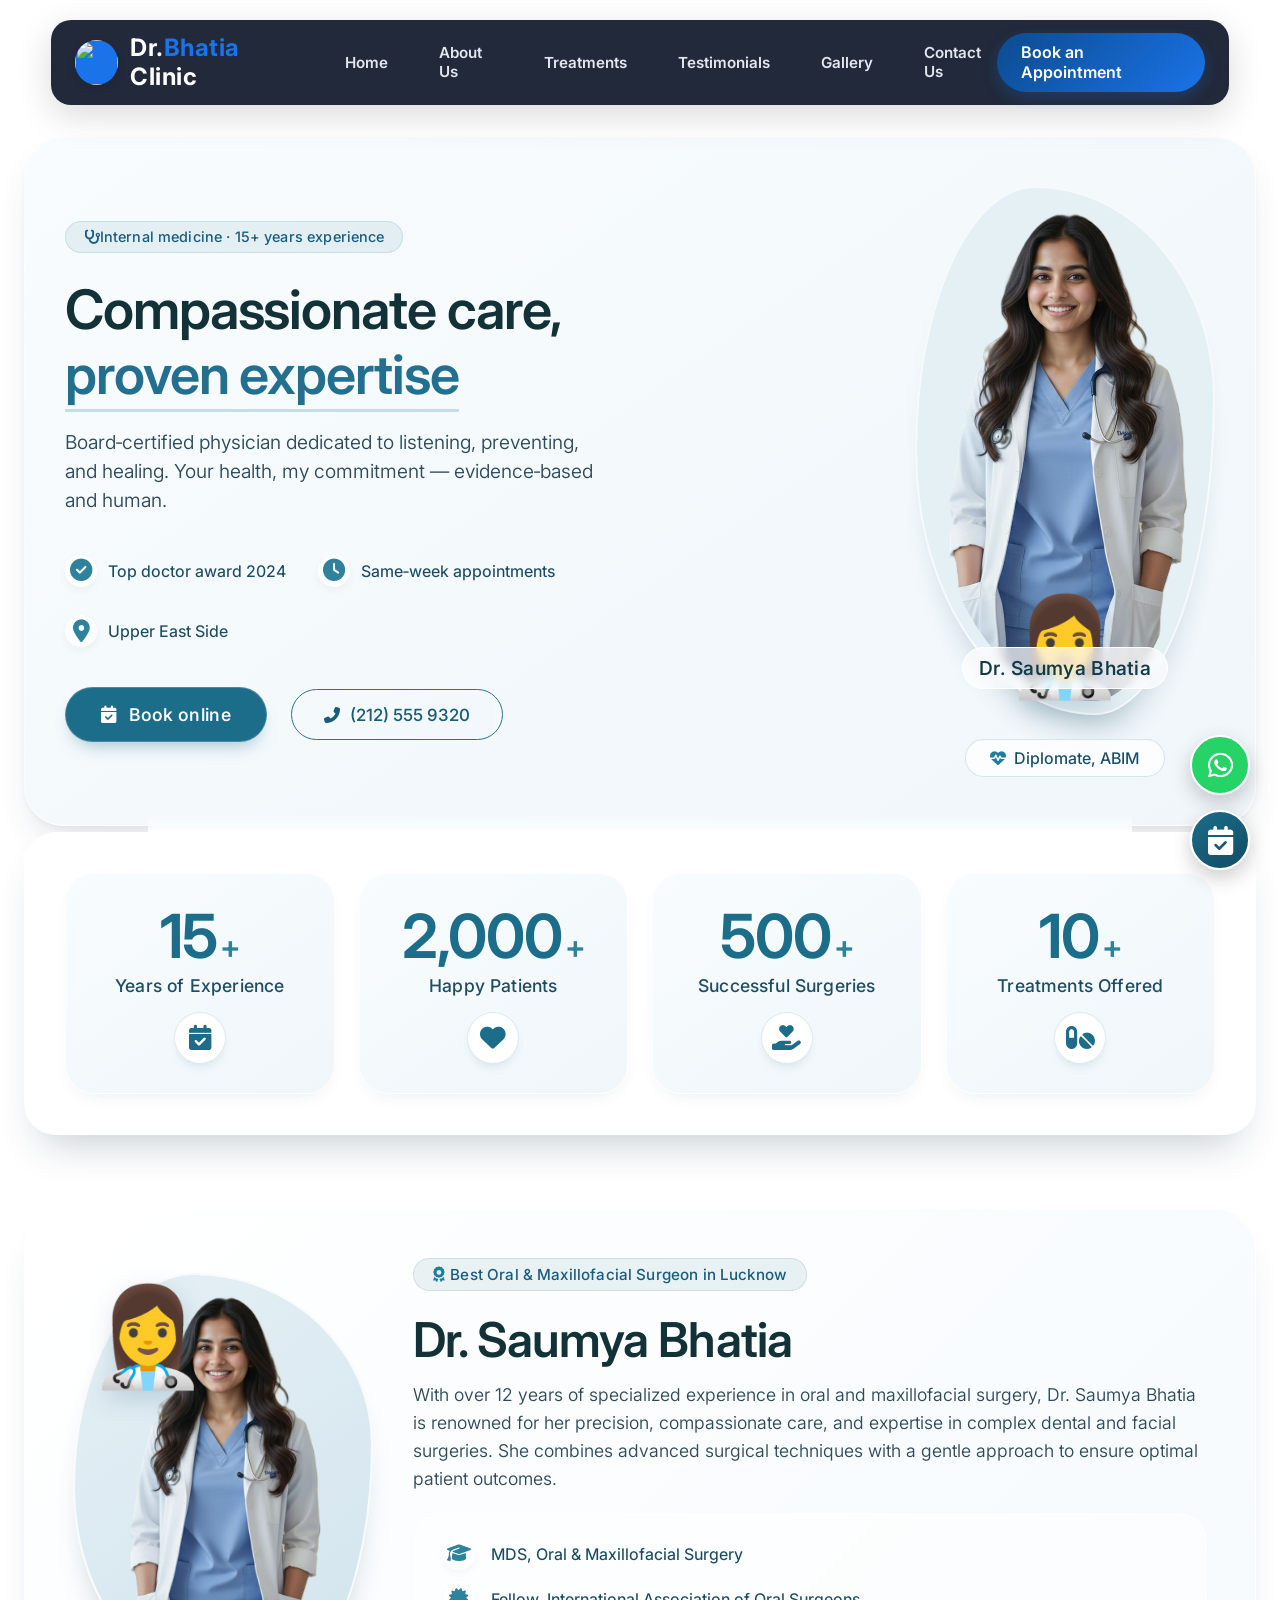
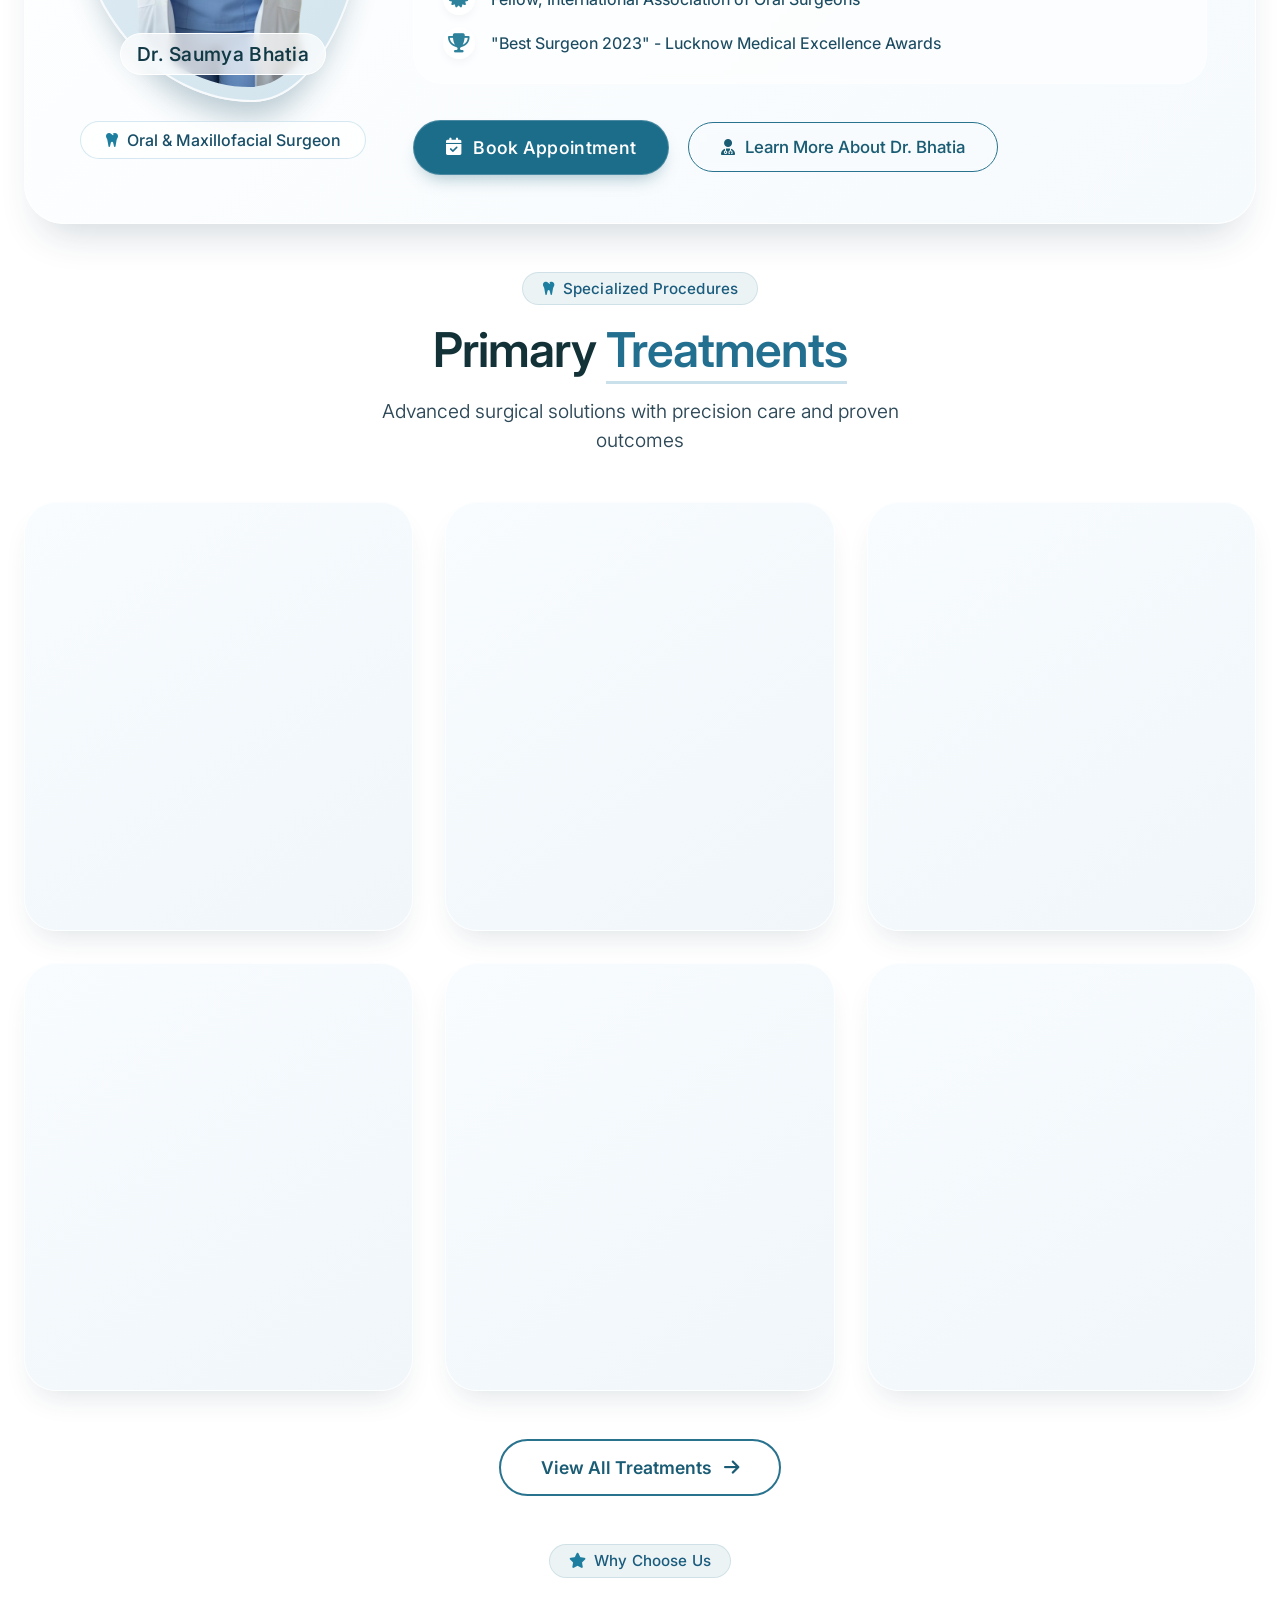
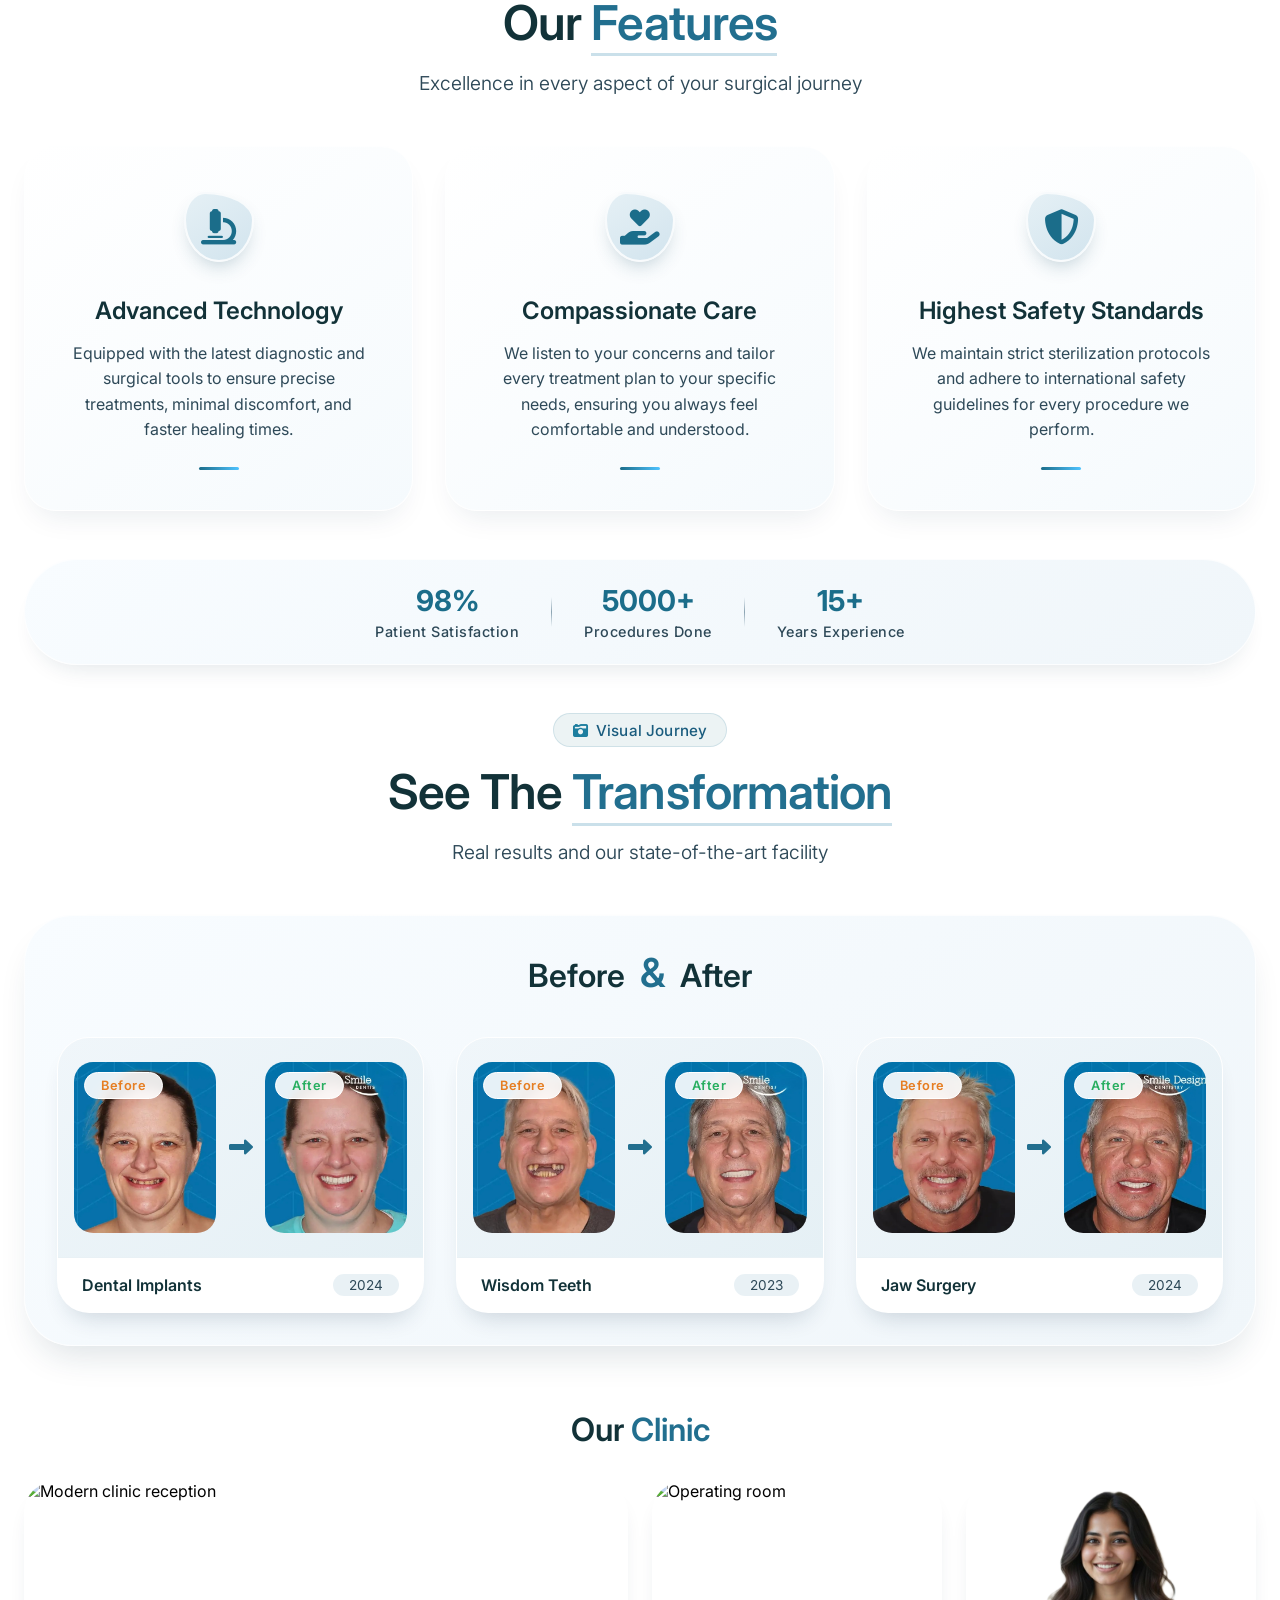
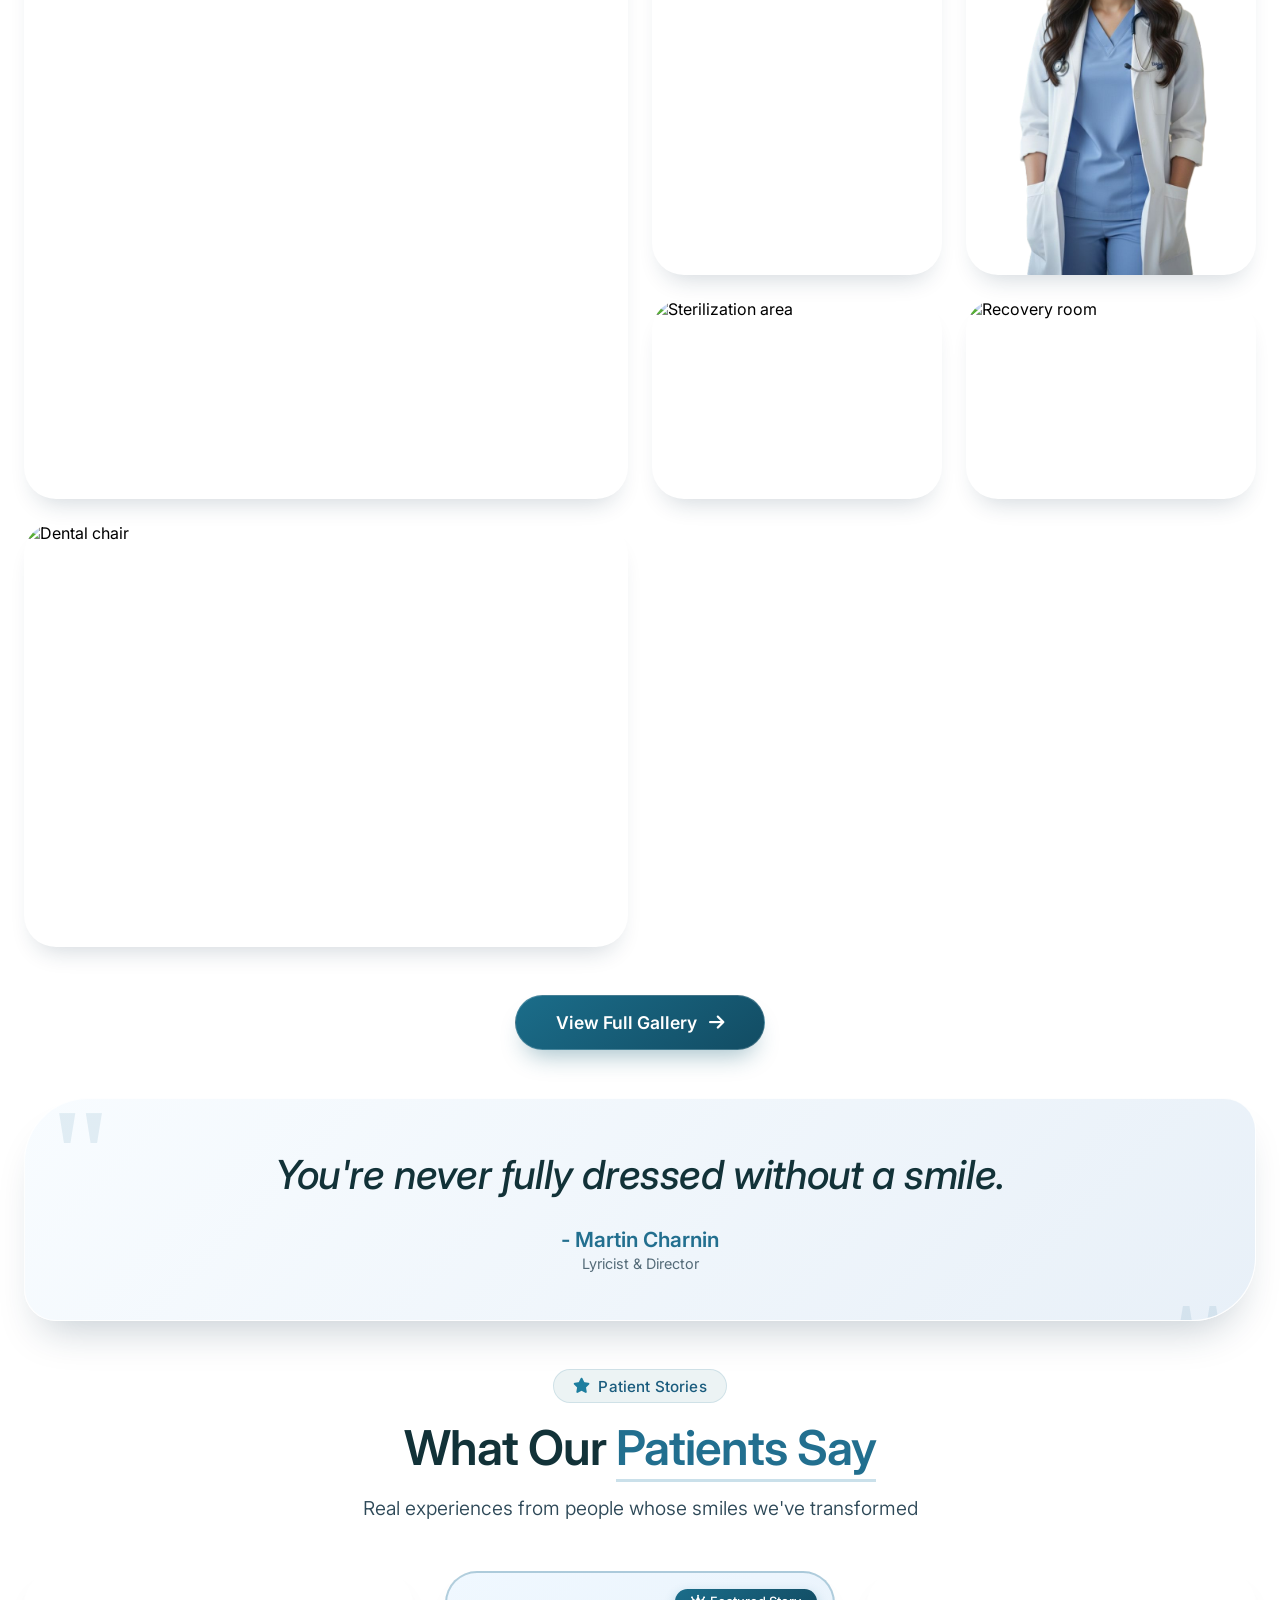
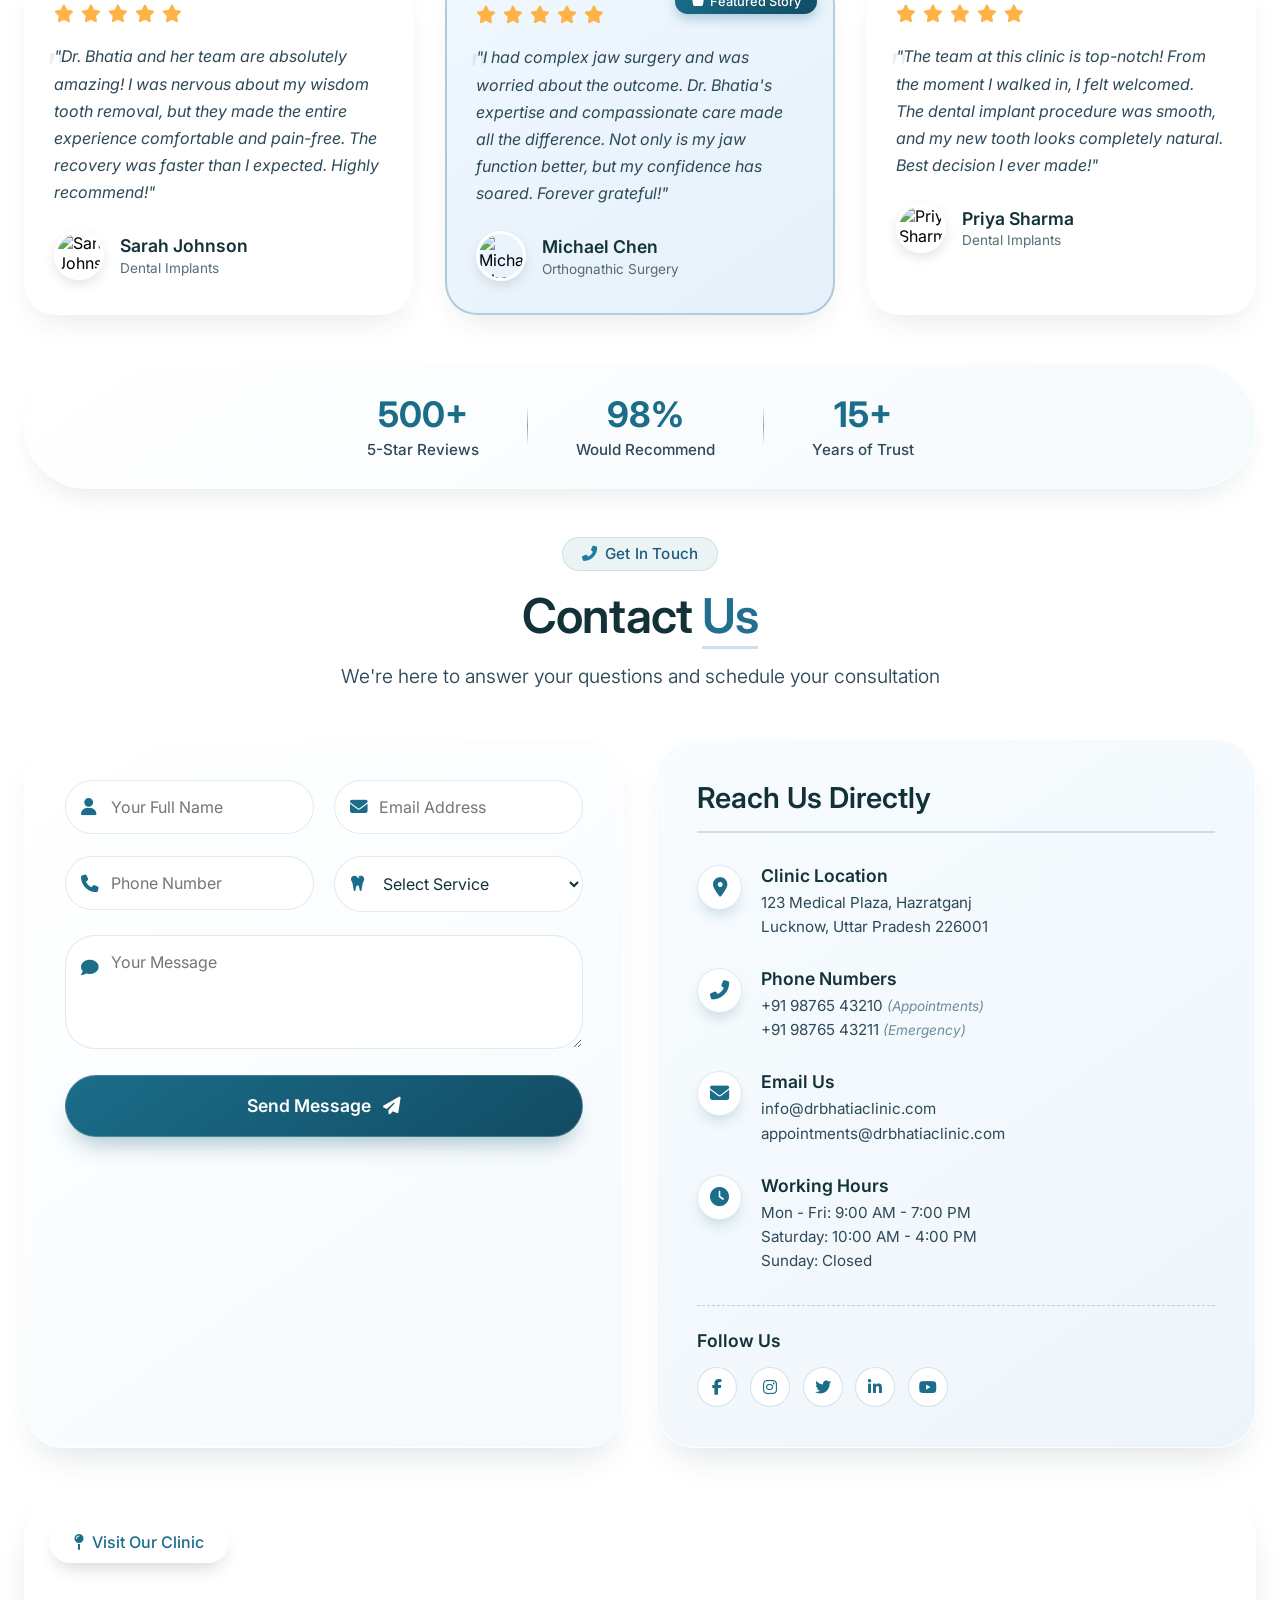
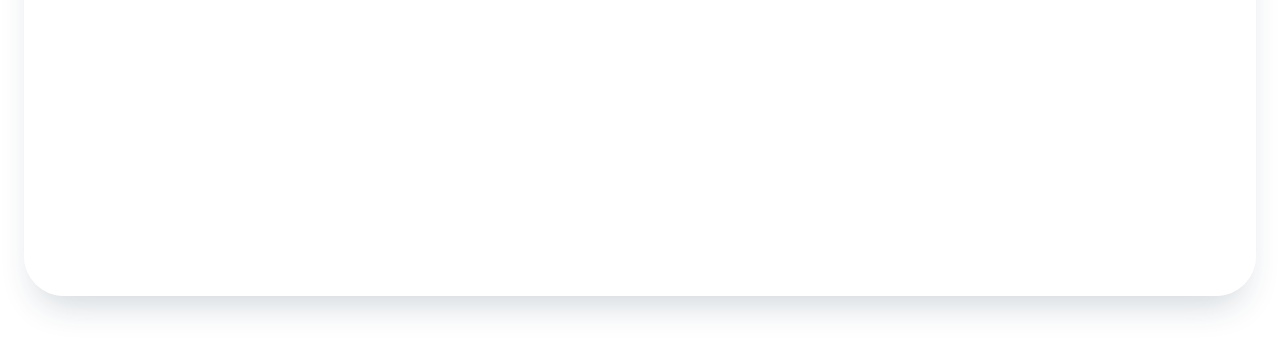
==== index.html @ 5eb88100 "Add files via upload" ====
<!DOCTYPE html>
<html lang="en">
<head>
  <meta charset="UTF-8">
  <meta name="viewport" content="width=device-width, initial-scale=1.0">
  <title>Dr. Saumya Bhatia | Complete page with stats</title>
  <!-- External fonts & icons -->
  <link rel="preconnect" href="https://fonts.googleapis.com">
  <link rel="preconnect" href="https://fonts.gstatic.com" crossorigin>
  <link href="https://fonts.googleapis.com/css2?family=Inter:opsz,wght@14..32,300..600&display=swap" rel="stylesheet">
  <link rel="stylesheet" href="https://cdnjs.cloudflare.com/ajax/libs/font-awesome/6.0.0-beta3/css/all.min.css">
  <link href="https://fonts.googleapis.com/css2?family=Inter:wght@400;500;600&display=swap" rel="stylesheet">
  <link href="https://fonts.googleapis.com/css2?family=Inter:wght@300;400;500;600;700&display=swap" rel="stylesheet">
  <link rel="stylesheet" href="https://cdnjs.cloudflare.com/ajax/libs/font-awesome/6.5.0/css/all.min.css">
      <!-- External CSS files -->
  <link rel="stylesheet" href="doctor-hero.css">
  <link rel="stylesheet" href="stats.css">
</head>

<header class="main-header">
  <style>
    
/* --- General Animations --- */
.animate-on-scroll {
    opacity: 0;
    transform: translateY(40px);
    transition: opacity 0.8s ease-out, transform 0.8s ease-out;
}

.animate-on-scroll.visible {
    opacity: 1;
    transform: translateY(0);
}



@keyframes fadeEffect {
    from {opacity: 0.4;}
    to {opacity: 1;}
}

/* --- Navigation --- */
header {
    display: flex;
    justify-content: space-between;
    align-items: center;
    padding: 1rem 5%;
    background-color: #ffffff;
    box-shadow: 0 2px 10px rgba(0,0,0,0.05);
    position: sticky;
    top: 0;
    z-index: 1000;
}

.logo {
    font-size: 1.4rem;
    font-weight: 700;
    color: #0c4b8e;
}

.nav-links {
    display: flex;
    align-items: center;
}

.nav-links a {
    text-decoration: none;
    color: var(--text-dark);
    margin-left: 2rem;
    font-weight: 500;
    font-size: 0.95rem;
    transition: color 0.3s;
}

.nav-links a:hover {
    color: #1a73e8;
}
.menu-toggle {
    display: none;
    font-size: 1.8rem;
    color: white;
    cursor: pointer;
}
.btn-header {
    width: 30%;
    background-color: #1a73e8;
    color: white;
    padding: 0.7rem 1.4rem;
    border: none;
    border-radius: 4px;
    font-weight: 600;
    cursor: pointer;
    transition: background-color 0.3s;
    margin-left: 2rem;
}

.btn-header:hover {
    background-color: #0c4b8e;
}
/* --- Premium Dark Floating Pill Header --- */
.main-header {
    display: flex;
    justify-content: space-between;
    align-items: center;
    
    /* Bulgy, Soft Pill Shape */
    padding: 0.8rem 1.5rem; 
    margin: 20px 4%; 
    border-radius: 20px; 
    
    /* The "Little Dark" Glass Effect (Deep Navy/Slate) */
    background-color: rgba(15, 23, 42, 0.92);
    backdrop-filter: blur(12px); 
    -webkit-backdrop-filter: blur(12px);
    box-shadow: 0 10px 35px rgba(0,0,0,0.15); 
    
    position: sticky;
    top: 20px; 
    z-index: 1000;
    animation: headerSlideDown 0.8s ease-out forwards;
}

@keyframes headerSlideDown {
    from { transform: translateY(-120%); opacity: 0; }
    to { transform: translateY(0); opacity: 1; }
}

/* Logo Layout */
.logo-container { display: flex; align-items: center; gap: 12px; text-decoration: none; }
.logo-img-box { width: 45px; height: 45px; background-color: #1a73e8; border-radius: 50%; display: flex; align-items: center; justify-content: center; color: white; font-size: 0.75rem; font-weight: 700; overflow: hidden; box-shadow: 0 4px 10px rgba(0,0,0,0.1); }
.logo-img-box img { width: 100%; height: 100%; object-fit: cover; }

/* White text so it pops against the dark header */
.logo-text { font-size: 1.5rem; font-weight: 700; color: #ffffff; letter-spacing: 0.5px; }
.logo-text span { color: #1a73e8; }

/* Center Navigation - Reduced Gap */
.main-header .nav-links {
    display: flex;
    align-items: center;
    gap: 0.2rem; /* Much tighter gap between items */
}

/* The visible dots */
.nav-dot { 
    color: #475569; /* Subtle dark grey dot */
    font-size: 1.2rem; 
    user-select: none; 
    margin: 0 0.3rem; 
}

.main-header .nav-item {
    text-decoration: none;
    color: #e2e8f0; /* Light grey text */
    font-weight: 600;
    font-size: 0.95rem;
    position: relative;
    padding: 0.3rem 0.5rem;
    display: inline-block; 
    transition: transform 0.3s cubic-bezier(0.175, 0.885, 0.32, 1.275), color 0.3s ease;
}

/* Hover: Scale up & turn white */
.main-header .nav-item:hover { 
    color: #ffffff; 
    transform: scale(1.12); 
}

/* Hover: Growing Underline */
.main-header .nav-item::after {
    content: ''; position: absolute; bottom: -2px; left: 0; width: 0%; height: 2px;
    background-color: #1a73e8;; transition: width 0.3s ease; border-radius: 2px;
}
.main-header .nav-item:hover::after { width: 100%; }

/* Right Action: Phone Button */
.header-actions { display: flex; align-items: center; }

.phone-btn-home {
    background: linear-gradient(135deg, #0c4b8e 0%, #1a73e8 100%);
    color: white !important;
    padding: 0.6rem 1.5rem;
    border-radius: 50px;
    font-weight: 600;
    text-decoration: none;
    display: flex;
    align-items: center;
    gap: 8px;
    position: relative;
    overflow: hidden;
    box-shadow: 0 6px 15px rgba(26, 115, 232, 0.25);
    transition: transform 0.3s ease, box-shadow 0.3s ease;
}
.phone-btn {
    background: linear-gradient(135deg, #0c4b8e 0%, #1a73e8 100%);
    color: white !important;
    padding: 0.6rem 1.5rem;
    border-radius: 50px;
    font-weight: 600;
    text-decoration: none;
    display: flex;
    align-items: center;
    gap: 8px;
    position: relative;
    overflow: hidden;
    box-shadow: 0 6px 15px rgba(26, 115, 232, 0.25);
    transition: transform 0.3s ease, box-shadow 0.3s ease;
}

.phone-btn:hover {
    transform: translateY(-2px);
    box-shadow: 0 8px 20px rgba(26, 115, 232, 0.35);
}

/* Sweeping shine effect for the phone button */
.phone-btn::before {
    content: ''; position: absolute; top: 0; left: -100%; width: 50%; height: 100%;
    background: linear-gradient(to right, rgba(255,255,255,0) 0%, rgba(255,255,255,0.3) 50%, rgba(255,255,255,0) 100%);
    transform: skewX(-25deg); animation: shineSweep 3s infinite;
}

.phone-icon { font-size: 1.1rem; }
/* --- Animated CTA Button --- */
.animated-btn {
    background: linear-gradient(135deg, #0c4b8e 0%, #1a73e8 100%);
    color: white !important;
    padding: 0.75rem 1.8rem;
    border-radius: 50px;
    font-weight: 600;
    text-decoration: none;
    display: flex;
    align-items: center;
    gap: 8px;
    position: relative;
    overflow: hidden;
    box-shadow: 0 6px 15px rgba(26, 115, 232, 0.25);
    transition: transform 0.3s ease, box-shadow 0.3s ease;
    margin-left: 1rem;
}

.animated-btn .arrow {
    transition: transform 0.3s ease;
}

/* Button lifts up and arrow slides right on hover */
.animated-btn:hover {
    transform: translateY(-2px);
    box-shadow: 0 8px 20px rgba(26, 115, 232, 0.35);
}

.animated-btn:hover .arrow {
    transform: translateX(4px);
}

/* The continuous sweeping shine effect */
.animated-btn::before {
    content: '';
    position: absolute;
    top: 0;
    left: -100%;
    width: 50%;
    height: 100%;
    background: linear-gradient(to right, rgba(255,255,255,0) 0%, rgba(255,255,255,0.3) 50%, rgba(255,255,255,0) 100%);
    transform: skewX(-25deg);
    animation: shineSweep 3s infinite; /* Shines every 3 seconds */
}

@keyframes shineSweep {
    0% { left: -100%; }
    20% { left: 200%; }
    100% { left: 200%; }
}
  </style>
    <div class="header-top">
        <a href="index.html" class="logo-container">
            <div class="logo-img-box"><img src="blur_edges.png"></div>
            <div class="logo-text">Dr.<span>Bhatia</span> Clinic</div>
        </a>

        <!-- MENU ICON MUST BE HERE -->
        <div class="menu-toggle" id="menu-toggle">☰</div>
    </div>

    <!-- Navigation -->
    <nav class="nav-links" id="nav-links">
        <a href="index.html" class="nav-item">Home</a>
        <a href="#about-us" class="nav-item">About Us</a>
        <a href="#primary-treatments" class="nav-item">Treatments</a>
        <a href="#testimonials" class="nav-item">Testimonials</a>
        <a href="#gallery" class="nav-item">Gallery</a>
        <a href="#contact" class="nav-item">Contact Us</a>
    </nav>

    <!-- Button always below -->
    <div class="header-actions">
        <a href="appointment.html" class="phone-btn">
            Book an Appointment
        </a>
    </div>

</header>
<body>
  <body>
  <!-- PASTE HEADER RIGHT HERE -->

  <!-- HERO SECTION -->
  <div class="hero-wrapper">
    <!-- ... existing hero code ... -->
  </div>
      <!-- HERO SECTION -->
  <div class="hero-wrapper">
    <section class="doctor-hero" aria-label="Dr Elena Vasquez animated hero">
      <div class="hero-text">
        <div class="hero-badge">
          <i class="fas fa-stethoscope"></i> 
          <span>Internal medicine · 15+ years experience</span>
        </div>
        <h1 class="hero-title">
          Compassionate care, <span>proven expertise</span>
        </h1>
        <p class="hero-description">
          Board‑certified physician dedicated to listening, preventing, and healing. 
          Your health, my commitment — evidence‑based and human.
        </p>

        <div class="trust-strip">
          <div class="trust-item">
            <i class="fas fa-circle-check"></i> <span>Top doctor award 2024</span>
          </div>
          <div class="trust-item">
            <i class="fas fa-clock"></i> <span>Same‑week appointments</span>
          </div>
          <div class="trust-item">
            <i class="fas fa-location-dot"></i> <span>Upper East Side</span>
          </div>
        </div>

        <div class="cta-group">
          <a class="btn-primary" role="button" tabindex="0" aria-label="request appointment">
            <i class="fas fa-calendar-check"></i> Book online
          </a>
          <a class="btn-outline" role="button" tabindex="0">
            <i class="fas fa-phone-alt"></i> (212) 555 9320
          </a>
        </div>
      </div>

      <div class="hero-visual">
        <div class="image-frame">
          <div class="doctor-img" role="img" aria-label="Dr Elena Vasquez portrait"></div>
        </div>
        <div class="specialty-tag">
          <i class="fas fa-heart-pulse"></i>  Diplomate, ABIM
        </div>
      </div>
    </section>
  </div>

  <!-- STATISTICS SECTION (CONNECTED) -->
  <div class="stats-section">
    <div class="stats-grid">
      
      <div class="stat-card">
        <div class="stat-number" data-target="15">0</div>
        <div class="stat-label">Years of Experience</div>
        <div class="stat-icon">
          <i class="fas fa-calendar-check"></i>
        </div>
      </div>
      
      <div class="stat-card">
        <div class="stat-number" data-target="2000">0</div>
        <div class="stat-label">Happy Patients</div>
        <div class="stat-icon">
          <i class="fas fa-heart"></i>
        </div>
      </div>
      
      <div class="stat-card">
        <div class="stat-number" data-target="500">0</div>
        <div class="stat-label">Successful Surgeries</div>
        <div class="stat-icon">
          <i class="fas fa-hand-holding-heart"></i>
        </div>
      </div>
      
      <div class="stat-card">
        <div class="stat-number" data-target="10">0</div>
        <div class="stat-label">Treatments Offered</div>
        <div class="stat-icon">
          <i class="fas fa-pills"></i>
        </div>
      </div>
      
    </div>
  </div>
   <!-- PASTE ABOUT SECTION RIGHT HERE -->
  <div class="about-section" id="about-us">
    <div class="about-container">
      
      <!-- Left side - Image -->
      <div class="about-image-wrapper">
        <div class="about-image-frame">
          <div class="about-doctor-img" role="img" aria-label="Dr. Saumya Bhatia - Oral & Maxillofacial Surgeon"></div>
        </div>
        <div class="about-specialty-badge">
          <i class="fas fa-tooth"></i> Oral & Maxillofacial Surgeon
        </div>
      </div>
      
      <!-- Right side - Content -->
      <div class="about-content">
        <div class="about-badge">
          <i class="fas fa-award"></i>
          <span>Best Oral & Maxillofacial Surgeon in Lucknow</span>
        </div>
        
        <h2 class="about-title">Dr. Saumya Bhatia</h2>
        
        <p class="about-description">
          With over 12 years of specialized experience in oral and maxillofacial surgery, 
          Dr. Saumya Bhatia is renowned for her precision, compassionate care, and 
          expertise in complex dental and facial surgeries. She combines advanced 
          surgical techniques with a gentle approach to ensure optimal patient outcomes.
        </p>
        
        <div class="about-credentials">
          <div class="credential-item">
            <i class="fas fa-graduation-cap"></i>
            <span>MDS, Oral & Maxillofacial Surgery</span>
          </div>
          <div class="credential-item">
            <i class="fas fa-certificate"></i>
            <span>Fellow, International Association of Oral Surgeons</span>
          </div>
          <div class="credential-item">
            <i class="fas fa-trophy"></i>
            <span>"Best Surgeon 2023" - Lucknow Medical Excellence Awards</span>
          </div>
        </div>
        
        <div class="about-cta">
          <a href="#" class="about-btn-primary" role="button">
            <i class="fas fa-calendar-check"></i> Book Appointment
          </a>
          <a href="#" class="about-btn-outline" role="button">
            <i class="fas fa-user-md"></i> Learn More About Dr. Bhatia
          </a>
        </div>
      </div>
      
    </div>
  </div>
    <div class="treatments-section">
    <div class="treatments-header">
      <div class="treatments-badge">
        <i class="fas fa-tooth"></i>
        <span>Specialized Procedures</span>
      </div>
      <h2 class="treatments-title" id="primary-treatments">Primary <span>Treatments</span></h2>
      <p class="treatments-subtitle">
        Advanced surgical solutions with precision care and proven outcomes
      </p>
    </div>

    <div class="treatments-grid">
      
      <!-- Treatment Card 1 - Dental Implants -->
      <div class="treatment-card">
        <div class="treatment-image" style="background-image: url('https://www.drpaulsdentalclinic.com/wp-content/uploads/2024/06/oral-surgery-Why-us.webp');">
          <div class="treatment-overlay">
            <div class="treatment-content">
              <h3 class="treatment-name">Dental Implants</h3>
              <p class="treatment-desc">Permanent tooth replacement with natural-looking results</p>
              <span class="treatment-link">Learn More <i class="fas fa-arrow-right"></i></span>
            </div>
          </div>
        </div>
      </div>
      
      <!-- Treatment Card 2 - Wisdom Teeth -->
      <div class="treatment-card">
        <div class="treatment-image" style="background-image: url('https://images.unsplash.com/photo-1588776814546-1ffcf47267a5?ixlib=rb-4.0.3&auto=format&fit=crop&w=800&q=80');">
          <div class="treatment-overlay">
            <div class="treatment-content">
              <h3 class="treatment-name">Wisdom Teeth Removal</h3>
              <p class="treatment-desc">Safe and comfortable extraction with minimal recovery</p>
              <span class="treatment-link">Learn More <i class="fas fa-arrow-right"></i></span>
            </div>
          </div>
        </div>
      </div>
      
      <!-- Treatment Card 3 - Jaw Surgery -->
      <div class="treatment-card">
        <div class="treatment-image" style="background-image: url('https://images.unsplash.com/photo-1629909615184-74f495363b67?ixlib=rb-4.0.3&auto=format&fit=crop&w=800&q=80');">
          <div class="treatment-overlay">
            <div class="treatment-content">
              <h3 class="treatment-name">Orthognathic Surgery</h3>
              <p class="treatment-desc">Corrective jaw surgery for improved function and aesthetics</p>
              <span class="treatment-link">Learn More <i class="fas fa-arrow-right"></i></span>
            </div>
          </div>
        </div>
      </div>
      
      <!-- Treatment Card 4 - Bone Grafting -->
      <div class="treatment-card">
        <div class="treatment-image" style="background-image: url('https://static.vecteezy.com/system/resources/previews/040/755/308/non_2x/a-dental-doctor-wearing-blue-gloves-and-a-mask-holds-a-dental-model-of-the-upper-and-lower-jaws-and-a-dental-mirror-photo.jpg');">
          <div class="treatment-overlay">
            <div class="treatment-content">
              <h3 class="treatment-name">Bone Grafting</h3>
              <p class="treatment-desc">Restoring bone density for successful implant placement</p>
              <span class="treatment-link">Learn More <i class="fas fa-arrow-right"></i></span>
            </div>
          </div>
        </div>
      </div>
      
      <!-- Treatment Card 5 - Facial Trauma -->
      <div class="treatment-card">
        <div class="treatment-image" style="background-image: url('https://images.unsplash.com/photo-1579684385127-1ef15d508118?ixlib=rb-4.0.3&auto=format&fit=crop&w=800&q=80');">
          <div class="treatment-overlay">
            <div class="treatment-content">
              <h3 class="treatment-name">Facial Trauma</h3>
              <p class="treatment-desc">Emergency repair of facial injuries and fractures</p>
              <span class="treatment-link">Learn More <i class="fas fa-arrow-right"></i></span>
            </div>
          </div>
        </div>
      </div>
      
      <!-- Treatment Card 6 - Cleft Surgery -->
      <div class="treatment-card">
        <div class="treatment-image" style="background-image: url('https://tse3.mm.bing.net/th/id/OIP.1o9LzlZ3d-n2M1WOMQd58QHaE7?rs=1&pid=ImgDetMain&o=7&rm=3');">
          <div class="treatment-overlay">
            <div class="treatment-content">
              <h3 class="treatment-name">Cleft Lip & Palate</h3>
              <p class="treatment-desc">Specialized reconstructive surgery for children and adults</p>
              <span class="treatment-link">Learn More <i class="fas fa-arrow-right"></i></span>
            </div>
          </div>
        </div>
      </div>
      
    </div>
    
    <div class="treatments-footer">
      <a href="#" class="treatments-btn-outline">
        View All Treatments <i class="fas fa-arrow-right"></i>
      </a>
    </div>
  </div>
  <!-- PASTE FEATURES SECTION RIGHT HERE -->
  <div class="features-section">
    <div class="features-header">
      <div class="features-badge">
        <i class="fas fa-star"></i>
        <span>Why Choose Us</span>
      </div>
      <h2 class="features-title">Our <span>Features</span></h2>
      <p class="features-subtitle">
        Excellence in every aspect of your surgical journey
      </p>
    </div>

    <div class="features-grid">
      
      <!-- Feature 1 - Advanced Technology -->
      <div class="feature-card">
        <div class="feature-icon-wrapper">
          <div class="feature-icon">
            <i class="fas fa-microscope"></i>
          </div>
          <div class="feature-icon-glow"></div>
        </div>
        <h3 class="feature-title">Advanced Technology</h3>
        <p class="feature-description">
          Equipped with the latest diagnostic and surgical tools to ensure precise treatments, 
          minimal discomfort, and faster healing times.
        </p>
        <div class="feature-line"></div>
      </div>
      
      <!-- Feature 2 - Compassionate Care -->
      <div class="feature-card">
        <div class="feature-icon-wrapper">
          <div class="feature-icon">
            <i class="fas fa-hand-holding-heart"></i>
          </div>
          <div class="feature-icon-glow"></div>
        </div>
        <h3 class="feature-title">Compassionate Care</h3>
        <p class="feature-description">
          We listen to your concerns and tailor every treatment plan to your specific needs, 
          ensuring you always feel comfortable and understood.
        </p>
        <div class="feature-line"></div>
      </div>
      
      <!-- Feature 3 - Highest Safety Standards -->
      <div class="feature-card">
        <div class="feature-icon-wrapper">
          <div class="feature-icon">
            <i class="fas fa-shield-alt"></i>
          </div>
          <div class="feature-icon-glow"></div>
        </div>
        <h3 class="feature-title">Highest Safety Standards</h3>
        <p class="feature-description">
          We maintain strict sterilization protocols and adhere to international safety 
          guidelines for every procedure we perform.
        </p>
        <div class="feature-line"></div>
      </div>
      
    </div>
    
    <div class="features-footer">
      <div class="features-stats">
        <div class="features-stat-item">
          <span class="features-stat-number">98%</span>
          <span class="features-stat-label">Patient Satisfaction</span>
        </div>
        <div class="features-stat-divider"></div>
        <div class="features-stat-item">
          <span class="features-stat-number">5000+</span>
          <span class="features-stat-label">Procedures Done</span>
        </div>
        <div class="features-stat-divider"></div>
        <div class="features-stat-item">
          <span class="features-stat-number">15+</span>
          <span class="features-stat-label">Years Experience</span>
        </div>
      </div>
    </div>
  </div>

  <!-- PASTE GALLERY SECTION RIGHT HERE -->
  <div class="gallery-section" id="gallery">
    <div class="gallery-header">
      <div class="gallery-badge">
        <i class="fas fa-camera-retro"></i>
        <span>Visual Journey</span>
      </div>
      <h2 class="gallery-title">See The <span>Transformation</span></h2>
      <p class="gallery-subtitle">
        Real results and our state-of-the-art facility
      </p>
    </div>

    <!-- Before & After Section (High Impact) -->
    <div class="ba-section">
      <h3 class="ba-title">Before <span>&</span> After</h3>
      
      <div class="ba-grid">
        
        <!-- Case 1 -->
        <div class="ba-card">
          <div class="ba-images">
            <div class="ba-image before">
              <img src="1st b.jpg" alt="Before treatment">
              <div class="ba-label before-label">Before</div>
              <div class="ba-overlay">
                <i class="fas fa-search-plus"></i>
              </div>
            </div>
            <div class="ba-arrow">
              <i class="fas fa-long-arrow-alt-right"></i>
            </div>
            <div class="ba-image after">
              <img src="1st a.jpg" alt="After treatment">
              <div class="ba-label after-label">After</div>
              <div class="ba-overlay">
                <i class="fas fa-search-plus"></i>
              </div>
            </div>
          </div>
          <div class="ba-case-info">
            <span class="ba-case-name">Dental Implants</span>
            <span class="ba-case-date">2024</span>
          </div>
        </div>
        
        <!-- Case 2 -->
        <div class="ba-card">
          <div class="ba-images">
            <div class="ba-image before">
              <img src="2nd b.jpg" alt="Before treatment">
              <div class="ba-label before-label">Before</div>
              <div class="ba-overlay">
                <i class="fas fa-search-plus"></i>
              </div>
            </div>
            <div class="ba-arrow">
              <i class="fas fa-long-arrow-alt-right"></i>
            </div>
            <div class="ba-image after">
              <img src="2nd a.jpg" alt="After treatment">
              <div class="ba-label after-label">After</div>
              <div class="ba-overlay">
                <i class="fas fa-search-plus"></i>
              </div>
            </div>
          </div>
          <div class="ba-case-info">
            <span class="ba-case-name">Wisdom Teeth</span>
            <span class="ba-case-date">2023</span>
          </div>
        </div>
        
        <!-- Case 3 -->
        <div class="ba-card">
          <div class="ba-images">
            <div class="ba-image before">
              <img src="3 b.jpg" alt="Before treatment">
              <div class="ba-label before-label">Before</div>
              <div class="ba-overlay">
                <i class="fas fa-search-plus"></i>
              </div>
            </div>
            <div class="ba-arrow">
              <i class="fas fa-long-arrow-alt-right"></i>
            </div>
            <div class="ba-image after">
              <img src="3 a.jpg" alt="After treatment">
              <div class="ba-label after-label">After</div>
              <div class="ba-overlay">
                <i class="fas fa-search-plus"></i>
              </div>
            </div>
          </div>
          <div class="ba-case-info">
            <span class="ba-case-name">Jaw Surgery</span>
            <span class="ba-case-date">2024</span>
          </div>
        </div>
        
      </div>
    </div>

    <!-- Clinic Gallery Section -->
    <div class="clinic-gallery">
      <h3 class="clinic-gallery-title">Our <span>Clinic</span></h3>
      
      <div class="clinic-grid">
        
        <!-- Item 1 - Large -->
        <div class="clinic-item large">
          <img src="https://images.unsplash.com/photo-1629909615184-74f495363b67?ixlib=rb-4.0.3&auto=format&fit=crop&w=1200&q=80" alt="Modern clinic reception">
          <div class="clinic-item-overlay">
            <div class="clinic-item-content">
              <h4>Modern Reception</h4>
              <p>Warm & welcoming atmosphere</p>
              <div class="clinic-item-link">
                <i class="fas fa-plus-circle"></i>
              </div>
            </div>
          </div>
        </div>
        
        <!-- Item 2 - Small -->
        <div class="clinic-item small">
          <img src="https://images.unsplash.com/photo-1631815588090-d4bfec5b1ccb?ixlib=rb-4.0.3&auto=format&fit=crop&w=800&q=80" alt="Operating room">
          <div class="clinic-item-overlay">
            <div class="clinic-item-content">
              <h4>State-of-art OT</h4>
              <p>Advanced surgical suite</p>
              <div class="clinic-item-link">
                <i class="fas fa-plus-circle"></i>
              </div>
            </div>
          </div>
        </div>
        
        <!-- Item 3 - Small -->
        <div class="clinic-item small">
          <img src="bhatia.png" alt="Consultation room">
          <div class="clinic-item-overlay">
            <div class="clinic-item-content">
              <h4>Consultation Room</h4>
              <p>Private & comfortable</p>
              <div class="clinic-item-link">
                <i class="fas fa-plus-circle"></i>
              </div>
            </div>
          </div>
        </div>
        
        <!-- Item 4 - Small -->
        <div class="clinic-item small">
          <img src="https://images.unsplash.com/photo-1588776814546-1ffcf47267a5?ixlib=rb-4.0.3&auto=format&fit=crop&w=800&q=80" alt="Sterilization area">
          <div class="clinic-item-overlay">
            <div class="clinic-item-content">
              <h4>Sterilization Zone</h4>
              <p>Highest safety protocols</p>
              <div class="clinic-item-link">
                <i class="fas fa-plus-circle"></i>
              </div>
            </div>
          </div>
        </div>
        
        <!-- Item 5 - Small -->
        <div class="clinic-item small">
          <img src="https://cdn.getmidnight.com/eb62f6b9306db575c2d596b1279627a4/2024/05/Lighting-of-a-Luxury-Aesthetic-Clinic.webp" alt="Recovery room">
          <div class="clinic-item-overlay">
            <div class="clinic-item-content">
              <h4>Recovery Suite</h4>
              <p>Peaceful healing space</p>
              <div class="clinic-item-link">
                <i class="fas fa-plus-circle"></i>
              </div>
            </div>
          </div>
        </div>
        
        <!-- Item 6 - Large -->
        <div class="clinic-item large">
          <img src="https://images.unsplash.com/photo-1629909615184-74f495363b67?ixlib=rb-4.0.3&auto=format&fit=crop&w=1200&q=80" alt="Dental chair">
          <div class="clinic-item-overlay">
            <div class="clinic-item-content">
              <h4>Treatment Rooms</h4>
              <p>Latest dental technology</p>
              <div class="clinic-item-link">
                <i class="fas fa-plus-circle"></i>
              </div>
            </div>
          </div>
        </div>
        
      </div>
    </div>
    
    <div class="gallery-footer">
      <a href="#" class="gallery-btn">
        View Full Gallery <i class="fas fa-arrow-right"></i>
      </a>
    </div>
  </div>

  <!-- PASTE QUOTE, TESTIMONIALS & CONTACT SECTIONS RIGHT HERE -->
  
  <!-- QUOTE SECTION -->
  <div class="quote-section">
    <div class="quote-container">
      <div class="quote-mark left">"</div>
      <div class="quote-content">
        <p class="quote-text">You're never fully dressed without a smile.</p>
        <div class="quote-author">
          <span class="quote-author-name">- Martin Charnin</span>
          <span class="quote-author-title">Lyricist & Director</span>
        </div>
      </div>
      <div class="quote-mark right">"</div>
    </div>
  </div>

  <!-- TESTIMONIALS SECTION -->
  <div class="testimonials-section" id="testimonials">
    <div class="testimonials-header">
      <div class="testimonials-badge">
        <i class="fas fa-star"></i>
        <span>Patient Stories</span>
      </div>
      <h2 class="testimonials-title">What Our <span>Patients Say</span></h2>
      <p class="testimonials-subtitle">
        Real experiences from people whose smiles we've transformed
      </p>
    </div>

    <div class="testimonials-grid">
      
      <!-- Testimonial 1 -->
      <div class="testimonial-card">
        <div class="testimonial-rating">
          <i class="fas fa-star"></i>
          <i class="fas fa-star"></i>
          <i class="fas fa-star"></i>
          <i class="fas fa-star"></i>
          <i class="fas fa-star"></i>
        </div>
        <p class="testimonial-text">
          "Dr. Bhatia and her team are absolutely amazing! I was nervous about my wisdom tooth removal, but they made the entire experience comfortable and pain-free. The recovery was faster than I expected. Highly recommend!"
        </p>
        <div class="testimonial-author">
          <div class="testimonial-avatar">
            <img src="https://randomuser.me/api/portraits/women/44.jpg" alt="Sarah Johnson">
          </div>
          <div class="testimonial-author-info">
            <h4>Sarah Johnson</h4>
            <p>Dental Implants</p>
          </div>
        </div>
      </div>
      
      <!-- Testimonial 2 -->
      <div class="testimonial-card featured">
        <div class="testimonial-rating">
          <i class="fas fa-star"></i>
          <i class="fas fa-star"></i>
          <i class="fas fa-star"></i>
          <i class="fas fa-star"></i>
          <i class="fas fa-star"></i>
        </div>
        <p class="testimonial-text">
          "I had complex jaw surgery and was worried about the outcome. Dr. Bhatia's expertise and compassionate care made all the difference. Not only is my jaw function better, but my confidence has soared. Forever grateful!"
        </p>
        <div class="testimonial-author">
          <div class="testimonial-avatar">
            <img src="https://randomuser.me/api/portraits/men/32.jpg" alt="Michael Chen">
          </div>
          <div class="testimonial-author-info">
            <h4>Michael Chen</h4>
            <p>Orthognathic Surgery</p>
          </div>
        </div>
        <div class="testimonial-featured-badge">
          <i class="fas fa-crown"></i> Featured Story
        </div>
      </div>
      
      <!-- Testimonial 3 -->
      <div class="testimonial-card">
        <div class="testimonial-rating">
          <i class="fas fa-star"></i>
          <i class="fas fa-star"></i>
          <i class="fas fa-star"></i>
          <i class="fas fa-star"></i>
          <i class="fas fa-star"></i>
        </div>
        <p class="testimonial-text">
          "The team at this clinic is top-notch! From the moment I walked in, I felt welcomed. The dental implant procedure was smooth, and my new tooth looks completely natural. Best decision I ever made!"
        </p>
        <div class="testimonial-author">
          <div class="testimonial-avatar">
            <img src="https://randomuser.me/api/portraits/women/68.jpg" alt="Priya Sharma">
          </div>
          <div class="testimonial-author-info">
            <h4>Priya Sharma</h4>
            <p>Dental Implants</p>
          </div>
        </div>
      </div>
      
    </div>
    
    <div class="testimonials-stats">
      <div class="testimonials-stat-item">
        <span class="testimonials-stat-number">500+</span>
        <span class="testimonials-stat-label">5-Star Reviews</span>
      </div>
      <div class="testimonials-stat-divider"></div>
      <div class="testimonials-stat-item">
        <span class="testimonials-stat-number">98%</span>
        <span class="testimonials-stat-label">Would Recommend</span>
      </div>
      <div class="testimonials-stat-divider"></div>
      <div class="testimonials-stat-item">
        <span class="testimonials-stat-number">15+</span>
        <span class="testimonials-stat-label">Years of Trust</span>
      </div>
    </div>
  </div>

  <!-- CONTACT SECTION -->
  <div class="contact-section" id="contact">
    <div class="contact-header">
      <div class="contact-badge">
        <i class="fas fa-phone-alt"></i>
        <span>Get In Touch</span>
      </div>
      <h2 class="contact-title">Contact <span>Us</span></h2>
      <p class="contact-subtitle">
        We're here to answer your questions and schedule your consultation
      </p>
    </div>

    <div class="contact-container">
      
      <!-- Left Side - Contact Form -->
      <div class="contact-form-wrapper">
        <form class="contact-form">
          <div class="form-group">
            <input type="text" id="name" placeholder="Your Full Name" required>
            <i class="fas fa-user"></i>
          </div>
          <div class="form-group">
            <input type="email" id="email" placeholder="Email Address" required>
            <i class="fas fa-envelope"></i>
          </div>
          <div class="form-group">
            <input type="tel" id="phone" placeholder="Phone Number" required>
            <i class="fas fa-phone"></i>
          </div>
          <div class="form-group">
            <select id="service" required>
              <option value="" disabled selected>Select Service</option>
              <option value="implants">Dental Implants</option>
              <option value="wisdom">Wisdom Teeth Removal</option>
              <option value="jaw">Jaw Surgery</option>
              <option value="consultation">Initial Consultation</option>
              <option value="other">Other</option>
            </select>
            <i class="fas fa-tooth"></i>
          </div>
          <div class="form-group full-width">
            <textarea id="message" rows="4" placeholder="Your Message"></textarea>
            <i class="fas fa-comment"></i>
          </div>
          <button type="submit" class="contact-submit-btn">
            Send Message <i class="fas fa-paper-plane"></i>
          </button>
        </form>
      </div>
      
      <!-- Right Side - Contact Details -->
      <div class="contact-details-wrapper">
        
        <div class="contact-details-card">
          <h3 class="contact-details-title">Reach Us Directly</h3>
          
          <div class="contact-info-item">
            <div class="contact-info-icon">
              <i class="fas fa-map-marker-alt"></i>
            </div>
            <div class="contact-info-content">
              <h4>Clinic Location</h4>
              <p>123 Medical Plaza, Hazratganj<br>Lucknow, Uttar Pradesh 226001</p>
            </div>
          </div>
          
          <div class="contact-info-item">
            <div class="contact-info-icon">
              <i class="fas fa-phone-alt"></i>
            </div>
            <div class="contact-info-content">
              <h4>Phone Numbers</h4>
              <p>+91 98765 43210 <span class="contact-info-small">(Appointments)</span><br>
              +91 98765 43211 <span class="contact-info-small">(Emergency)</span></p>
            </div>
          </div>
          
          <div class="contact-info-item">
            <div class="contact-info-icon">
              <i class="fas fa-envelope"></i>
            </div>
            <div class="contact-info-content">
              <h4>Email Us</h4>
              <p>info@drbhatiaclinic.com<br>
              appointments@drbhatiaclinic.com</p>
            </div>
          </div>
          
          <div class="contact-info-item">
            <div class="contact-info-icon">
              <i class="fas fa-clock"></i>
            </div>
            <div class="contact-info-content">
              <h4>Working Hours</h4>
              <p>Mon - Fri: 9:00 AM - 7:00 PM<br>
              Saturday: 10:00 AM - 4:00 PM<br>
              Sunday: Closed</p>
            </div>
          </div>
          
          <div class="contact-social">
            <h4>Follow Us</h4>
            <div class="contact-social-icons">
              <a href="#" class="contact-social-icon"><i class="fab fa-facebook-f"></i></a>
              <a href="#" class="contact-social-icon"><i class="fab fa-instagram"></i></a>
              <a href="#" class="contact-social-icon"><i class="fab fa-twitter"></i></a>
              <a href="#" class="contact-social-icon"><i class="fab fa-linkedin-in"></i></a>
              <a href="#" class="contact-social-icon"><i class="fab fa-youtube"></i></a>
            </div>
          </div>
        </div>
        
      </div>
      
    </div>
    
    <!-- Full Screen Map -->
    <div class="contact-map">
      <iframe 
        src="https://www.google.com/maps/embed?pb=!1m18!1m12!1m3!1d3559.815383717812!2d80.946206!3d26.846693!2m3!1f0!2f0!3f0!3m2!1i1024!2i768!4f13.1!3m3!1m2!1s0x399bfd8a1b8b8b8b%3A0x1b8b8b8b8b8b8b8b!2sLucknow%2C%20Uttar%20Pradesh!5e0!3m2!1sen!2sin!4v1620000000000!5m2!1sen!2sin" 
        allowfullscreen="" 
        loading="lazy">
      </iframe>
      <div class="map-overlay">
        <div class="map-badge">
          <i class="fas fa-map-pin"></i> Visit Our Clinic
        </div>
      </div>
    </div>
    
  </div>
  <!-- FLOATING ACTION BUTTONS -->
<div class="floating-buttons">
  <a href="https://api.whatsapp.com/send/?phone=919555998900&text&type=phone_number&app_absent=0" class="floating-btn whatsapp-float" target="_blank">
    <i class="fab fa-whatsapp"></i>
    <span class="floating-tooltip">Chat on WhatsApp</span>
  </a>
  <a href="appointment.html" class="floating-btn book-float">
    <i class="fas fa-calendar-check"></i>
    <span class="floating-tooltip">Book Appointment</span>
  </a>
</div>
<script>
const menuToggle = document.getElementById("menu-toggle");
const navLinks = document.getElementById("nav-links");

menuToggle.addEventListener("click", function() {
    navLinks.classList.toggle("active");
});

document.getElementById("menu-toggle").addEventListener("click", function() {
    document.getElementById("nav-links").classList.toggle("active");
});
document.addEventListener("DOMContentLoaded", function() {

    const menuBtn = document.getElementById("menu-toggle");
    const navMenu = document.getElementById("nav-links");

    menuBtn.addEventListener("click", function() {
        navMenu.classList.toggle("active");
    });

});
</script>
  <!-- External JavaScript files -->
  <script src="doctor-hero.js"></script>
  <script src="stats.js"></script>
</body>
</html>
---- doctor-hero.css ----
@media (max-width: 768px) {
    .hero-slide { text-align: center; padding: 3rem 5%; }
    .hero-text { padding-right: 0; margin-bottom: 3rem; }
    .hero-image { display: none; }
    .btn-header { margin-left: 0; margin-top: 10px; }
    .nav-links a { margin: 10px 0; }
    .stats-grid { flex-direction: column; gap: 1rem; margin-top: 0; }
    .about { flex-direction: column-reverse; gap: 3rem; text-align: center; }
    .treatments-grid { grid-template-columns: 1fr; }
    .quote-content h2 { font-size: 1.8rem; }
    .contact-grid { grid-template-columns: 1fr; gap: 3rem; }
    .about-split { flex-direction: column; text-align: center; }
    .about-img-box { height: 350px; }
    .custom-bullets li { text-align: left; }
    .expertise-grid { grid-template-columns: 1fr; }
    .styled-table td { display: block; width: 100% !important; border-right: none !important; }
    .styled-table td:first-child { background-color: #f1f5f9; padding-bottom: 5px; }
    .resume-grid { grid-template-columns: 1fr; gap: 3rem; }
    .collage-wrapper { height: 400px; margin-top: 3rem; }
    .collage-main { width: 85%; height: 85%; }
    .collage-sub { width: 50%; height: 50%; }
    .story-box { padding: 3rem 2rem; }
    .nav-dot { display: none; } 
    /* Hide menu by default */
    .main-header {
    margin: 10px 4%;
    border-radius: 20px;
    top: 10px;

    /* Increase inner spacing */
    padding: 0.6rem 1.2rem;  /* top-bottom 0.6, left-right 1.2 */

    flex-direction: column;
    gap: 0.5rem;
}

.header-top {
    display: flex;
    justify-content: space-between;
    align-items: center;
    width: 100%;
}

.main-header .nav-links {
    display: none !important;
    flex-direction: column;
    width: 100%;
    text-align: center;
    gap: 0.8rem;
}

.main-header .nav-links.active {
    display: flex !important;
}

.header-actions {
    width: 100%;
}

.phone-btn {
    width: 100%;
    justify-content: center;
}
}
.menu-toggle {
    display: none;
}

@media (max-width:768px){
.menu-toggle{
    display:block !important;
}
}
@media (max-width: 992px) {
    .about {
        flex-direction: column;
        text-align: center;
        padding: 5rem 6%;
    }

    .about-main-title {
        font-size: 1.8rem;
    }

    .about-image {
        order: -1;
    }
}
/* ========== doctor-hero.css ========== */
/* reset / base (only for hero context) */
.hero-wrapper {
  max-width: 1280px;
  margin: 2rem auto;
  padding: 0 1.5rem;
  font-family: 'Inter', system-ui, -apple-system, sans-serif;
}

/* ----- main hero container ----- */
.doctor-hero {
  background: linear-gradient(145deg, #f8fcff 0%, #f0f6fa 100%);
  border-radius: 2.5rem;
  box-shadow: 0 20px 35px -8px rgba(18, 52, 77, 0.12), 0 4px 10px -2px rgba(36, 62, 87, 0.06);
  padding: 3rem 2.5rem;
  display: flex;
  flex-wrap: wrap;
  align-items: center;
  justify-content: space-between;
  gap: 2rem 1rem;
  border: 1px solid rgba(255, 255, 255, 0.6);
  backdrop-filter: blur(2px);
  transition: background 0.3s, box-shadow 0.3s;
}

/* soft glow on hero container hover */
.doctor-hero:hover {
  box-shadow: 0 25px 40px -10px rgba(18, 72, 102, 0.18);
  background: linear-gradient(148deg, #f9fdff 0%, #eef5fa 100%);
}

/* text block */
.hero-text {
  flex: 1 1 400px;
  max-width: 650px;
}

/* badge */
.hero-badge {
  display: inline-flex;
  align-items: center;
  background: rgba(20, 98, 120, 0.08);
  color: #1a5c7e;
  font-weight: 500;
  font-size: 0.9rem;
  padding: 0.4rem 1.1rem;
  border-radius: 40px;
  letter-spacing: 0.01em;
  margin-bottom: 1.5rem;
  border: 1px solid rgba(42, 121, 154, 0.15);
  backdrop-filter: blur(2px);
  transition: background 0.2s, transform 0.2s, border-color 0.2s;
}

.hero-badge:hover {
  background: rgba(30, 112, 148, 0.15);
  transform: scale(1.02) translateY(-1px);
  border-color: rgba(42, 121, 154, 0.3);
}

/* main title */
.hero-title {
  font-size: clamp(2.2rem, 5vw, 3.4rem);
  font-weight: 600;
  line-height: 1.2;
  letter-spacing: -0.02em;
  color: #123238;
  margin: 0 0 1rem 0;
  transition: color 0.2s;
}

.hero-title span {
  color: #226f8f;
  border-bottom: 3px solid rgba(44, 130, 170, 0.25);
  display: inline-block;
  padding-bottom: 2px;
  transition: border-color 0.2s, color 0.2s;
}

.hero-title:hover span {
  border-bottom-color: rgba(33, 112, 153, 0.6);
  color: #1b6d8f;
}

/* description */
.hero-description {
  font-size: 1.2rem;
  line-height: 1.5;
  color: #2e4958;
  margin-bottom: 2.5rem;
  font-weight: 350;
  max-width: 550px;
  transition: color 0.2s;
}

.hero-description:hover {
  color: #1e3e4f;
}

/* trust strip */
.trust-strip {
  display: flex;
  flex-wrap: wrap;
  gap: 1.8rem 2rem;
  margin-bottom: 2.5rem;
}

.trust-item {
  display: flex;
  align-items: center;
  gap: 0.7rem;
  font-size: 1rem;
  color: #1b4b61;
  font-weight: 450;
  transition: transform 0.2s, color 0.2s;
  cursor: default;
}

.trust-item:hover {
  transform: translateY(-3px);
  color: #0f4057;
}

.trust-item i {
  font-size: 1.4rem;
  color: #2e829c;
  background: rgba(255, 255, 255, 0.7);
  border-radius: 50%;
  width: 32px;
  height: 32px;
  display: inline-flex;
  align-items: center;
  justify-content: center;
  box-shadow: 0 4px 8px rgba(0, 30, 40, 0.04);
  transition: background 0.2s, color 0.2s, transform 0.2s, box-shadow 0.2s;
}

.trust-item:hover i {
  background: white;
  color: #1f7a9c;
  transform: scale(1.12);
  box-shadow: 0 8px 14px -6px rgba(30, 100, 130, 0.25);
}

/* cta group */
.cta-group {
  display: flex;
  flex-wrap: wrap;
  align-items: center;
  gap: 1.5rem;
}

.btn-primary {
  background: #1b6d8a;
  color: white;
  border: none;
  padding: 1rem 2.2rem;
  border-radius: 50px;
  font-weight: 550;
  font-size: 1.1rem;
  display: inline-flex;
  align-items: center;
  gap: 12px;
  box-shadow: 0 10px 18px -8px rgba(24, 98, 120, 0.4);
  transition: all 0.25s cubic-bezier(0.2, 0.9, 0.3, 1.1);
  cursor: default;
  border: 1px solid rgba(255, 255, 255, 0.2);
  letter-spacing: 0.3px;
}

.btn-primary i {
  font-size: 1.1rem;
  transition: transform 0.2s;
}

.btn-primary:hover {
  background: #0f5e7c;
  box-shadow: 0 18px 25px -10px #145d7a;
  transform: scale(1.02) translateY(-2px);
}

.btn-primary:hover i {
  transform: translateX(3px) rotate(5deg);
}

.btn-outline {
  background: transparent;
  border: 1.5px solid #29738f;
  color: #1a5c74;
  padding: 0.9rem 2rem;
  border-radius: 50px;
  font-weight: 520;
  font-size: 1.05rem;
  display: inline-flex;
  align-items: center;
  gap: 10px;
  transition: all 0.2s ease;
  cursor: default;
  backdrop-filter: blur(4px);
}

.btn-outline i {
  font-size: 1rem;
  transition: transform 0.2s;
}

.btn-outline:hover {
  background: rgba(42, 111, 140, 0.08);
  border-color: #1a75a0;
  transform: scale(1.01) translateY(-1px);
  box-shadow: 0 8px 14px -8px #1a5c7e55;
}

.btn-outline:hover i {
  transform: translateY(-1px) scale(1.1);
  color: #1a6c8f;
}

/* right side visual */
.hero-visual {
  flex: 0 0 300px;
  min-width: 250px;
  display: flex;
  flex-direction: column;
  align-items: center;
  justify-content: center;
}

.image-frame {
  background: #e5f0f5;
  border-radius: 40% 60% 40% 60% / 50% 40% 60% 50%;
  padding: 0.8rem;
  box-shadow: 0 30px 30px -20px rgba(31, 83, 105, 0.3);
  border: 2px solid rgba(255,255,255,0.7);
  width: 100%;
  max-width: 320px;
  transition: border-radius 0.4s ease, box-shadow 0.3s;
}

.image-frame:hover {
  border-radius: 45% 55% 45% 55% / 50% 45% 55% 50%;
  box-shadow: 0 35px 35px -18px #1d607b;
}

.doctor-img {
  display: block;
  width: 100%;
  height: 500px;
  object-fit: cover;
  border-radius: inherit;
  background: #c1dbe8;
  aspect-ratio: 1 / 1.1;
  background: linear-gradient(145deg, #b7d6e8, #d7ecf5);
  display: flex;
  align-items: flex-end;
  justify-content: center;
  position: relative;
  background-image: url("bhatia.png");
  background-size: cover;
  background-position: center;
  background-repeat: no-repeat;
  border-radius: 40% 60% 40% 60% / 50% 40% 60% 50%;
  color: #19556b;
  transition: background 0.3s, transform 0.3s;
}

.doctor-img:hover {
  background-color: rgba(255,255,255,0.1);
  transform: scale(1.01);
}

.doctor-img::before {
  content: "👩‍⚕️";
  font-size: 6rem;
  line-height: 1;
  filter: drop-shadow(2px 8px 12px rgba(35, 85, 110, 0.2));
  margin-bottom: 0.5rem;
  transition: filter 0.2s, transform 0.2s;
}

.doctor-img:hover::before {
  filter: drop-shadow(4px 12px 16px rgba(26, 80, 105, 0.3));
  transform: scale(1.02);
}

.doctor-img::after {
  content: "Dr. Saumya Bhatia";
  position: absolute;
  bottom: 12px;
  left: 0;
  right: 0;
  text-align: center;
  font-weight: 550;
  font-size: 1.2rem;
  color: #113946;
  background: rgba(255, 255, 255, 0.7);
  backdrop-filter: blur(4px);
  padding: 0.5rem 1rem;
  width: fit-content;
  margin: 0 auto;
  border-radius: 60px;
  white-space: nowrap;
  border: 1px solid white;
  letter-spacing: 0.3px;
  transition: background 0.2s, color 0.2s, letter-spacing 0.2s;
}

.doctor-img:hover::after {
  background: rgba(255, 255, 255, 0.9);
  color: #09303e;
  letter-spacing: 0.5px;
}

.specialty-tag {
  margin-top: 1.5rem;
  background: rgba(255, 255, 255, 0.7);
  backdrop-filter: blur(8px);
  padding: 0.5rem 1.5rem;
  border-radius: 60px;
  font-weight: 480;
  color: #184e67;
  font-size: 1rem;
  display: inline-flex;
  align-items: center;
  gap: 8px;
  border: 1px solid rgba(120, 180, 210, 0.3);
  transition: background 0.2s, transform 0.2s, border-color 0.2s;
}

.specialty-tag i {
  color: #1d7e9f;
  transition: transform 0.2s;
}

.specialty-tag:hover {
  background: rgba(255, 255, 255, 0.95);
  transform: translateY(-2px);
  border-color: rgba(44, 130, 170, 0.6);
}

.specialty-tag:hover i {
  transform: rotate(8deg) scale(1.1);
}

/* responsive */
@media (max-width: 750px) {
  .doctor-hero {
    padding: 2rem 1.8rem;
    border-radius: 2rem;
    text-align: center;
    justify-content: center;
  }
  .hero-text {
    text-align: center;
  }
  .trust-strip {
    justify-content: center;
  }
  .cta-group {
    justify-content: center;
  }
  .hero-description {
    margin-left: auto;
    margin-right: auto;
  }
  .hero-visual {
    margin-top: 1rem;
  }
  .image-frame {
    max-width: 260px;
  }
  .doctor-img::after {
    font-size: 1rem;
    white-space: normal;
    width: 90%;
  }
}

@media (max-width: 450px) {
  .hero-wrapper {
    padding: 0 0.8rem;
  }
  .doctor-hero {
    padding: 1.8rem 1rem;
  }
  .btn-primary, .btn-outline {
    width: 100%;
    justify-content: center;
  }
}

/* small divider note (not part of hero) */
.section-end-note {
  margin-top: 1rem;
  font-size: 0.8rem;
  color: #8ba3b2;
  text-align: right;
  border-top: 1px dashed #c8dae5;
  padding-top: 0.8rem;
  opacity: 0.6;
}
---- stats.css ----
*{
margin:0;
padding:0;
box-sizing:border-box;
font-family:'Inter',sans-serif;
}
html,body{
width:100%;
overflow-x:hidden;
}

.stats-section {
  max-width: 1280px;
  margin: -1rem auto 4rem auto;  /* Negative margin pulls it up to connect */
  padding: 0 1.5rem;
  font-family: 'Inter', system-ui, -apple-system, sans-serif;
  position: relative;
  z-index: 2;
}

.stats-grid {
  display: flex;
  flex-wrap: wrap;
  justify-content: space-between;
  align-items: center;
  gap: 2rem 1.5rem;
  background: white;
  border-radius: 2rem;
  padding: 2.5rem 2.5rem;
  box-shadow: 0 25px 40px -18px rgba(18, 52, 77, 0.25);
  border: 1px solid rgba(255, 255, 255, 0.9);
  position: relative;
  transform: translateY(-10px);  /* Creates overlap effect */
  transition: box-shadow 0.3s ease, transform 0.3s ease;
}

.stats-grid:hover {
  box-shadow: 0 30px 45px -15px rgba(26, 82, 108, 0.3);
}

/* Add connecting gradient line */
.stats-grid::before {
  content: '';
  position: absolute;
  top: -20px;
  left: 10%;
  width: 80%;
  height: 20px;
  background: linear-gradient(to bottom, rgba(255,255,255,0) 0%, rgba(248,252,255,0.8) 50%, white 100%);
  pointer-events: none;
  z-index: -1;
}

/* individual stat card */
.stat-card {
  flex: 1 1 180px;
  min-width: 160px;
  text-align: center;
  padding: 1.8rem 1rem;
  border-radius: 1.8rem;
  background: linear-gradient(145deg, #f8fcff, #f0f6fa);
  transition: all 0.3s cubic-bezier(0.2, 0.9, 0.3, 1.1);
  border: 1px solid rgba(255, 255, 255, 0.8);
  position: relative;
  overflow: hidden;
  box-shadow: 0 8px 20px -12px rgba(18, 52, 77, 0.15);
}

.stat-card::before {
  content: '';
  position: absolute;
  top: 0;
  left: -100%;
  width: 100%;
  height: 100%;
  background: linear-gradient(90deg, transparent, rgba(255,255,255,0.6), transparent);
  transition: left 0.6s ease;
  pointer-events: none;
}

.stat-card:hover {
  transform: translateY(-6px) scale(1.02);
  background: white;
  border-color: rgba(42, 121, 154, 0.3);
  box-shadow: 0 20px 25px -12px rgba(31, 95, 122, 0.25);
}

.stat-card:hover::before {
  left: 100%;
}

/* stat number */
.stat-number {
  font-size: clamp(2.5rem, 5vw, 3.8rem);
  font-weight: 650;
  line-height: 1.1;
  color: #1b6d8a;
  letter-spacing: -0.02em;
  margin-bottom: 0.3rem;
  transition: all 0.2s;
  display: inline-block;
  position: relative;
}

.stat-card:hover .stat-number {
  color: #0f5e7c;
  text-shadow: 0 5px 12px rgba(36, 122, 161, 0.15);
}

/* plus signs */
.stat-number[data-target="15"]::after,
.stat-number[data-target="2000"]::after,
.stat-number[data-target="500"]::after,
.stat-number[data-target="10"]::after {
  content: '+';
  font-size: 2rem;
  font-weight: 600;
  margin-left: 3px;
  color: #2e829c;
  display: inline-block;
  transition: transform 0.2s;
}

.stat-card:hover .stat-number::after {
  color: #1f7a9c;
  transform: translateX(3px);
}

/* stat label */
.stat-label {
  font-size: 1.1rem;
  font-weight: 500;
  color: #1e4d62;
  margin-bottom: 1rem;
  letter-spacing: 0.01em;
  transition: color 0.2s;
}

.stat-card:hover .stat-label {
  color: #0f4057;
}

/* stat icon */
.stat-icon {
  display: inline-flex;
  align-items: center;
  justify-content: center;
  width: 52px;
  height: 52px;
  background: white;
  border-radius: 50%;
  margin: 0 auto;
  transition: all 0.3s ease;
  border: 1px solid rgba(42, 121, 154, 0.15);
  box-shadow: 0 6px 12px -6px rgba(31, 95, 122, 0.2);
}

.stat-icon i {
  font-size: 1.6rem;
  color: #1b6d8a;
  transition: all 0.3s;
}

.stat-card:hover .stat-icon {
  background: #1b6d8a;
  transform: scale(1.1) rotate(5deg);
  border-color: transparent;
  box-shadow: 0 10px 18px -8px #1b6d8a;
}

.stat-card:hover .stat-icon i {
  color: white;
  transform: scale(1.1);
}

/* responsive */
@media (max-width: 750px) {
  .stats-section {
    margin-top: 0;  /* Reset negative margin on mobile */
    padding: 0 1rem;
  }
  
  .stats-grid {
    padding: 2rem 1.5rem;
    gap: 1.5rem;
    border-radius: 1.8rem;
    transform: translateY(0);  /* Remove overlap on mobile */
  }
  
  .stats-grid::before {
    display: none;  /* Hide gradient line on mobile */
  }
  
  .stat-card {
    min-width: 140px;
    padding: 1.5rem 0.8rem;
  }
  
  .stat-number {
    font-size: 2.5rem;
  }
  
  .stat-number::after {
    font-size: 1.5rem;
  }
  
  .stat-label {
    font-size: 1rem;
  }
  
  .stat-icon {
    width: 46px;
    height: 46px;
  }
  
  .stat-icon i {
    font-size: 1.4rem;
  }
}

@media (max-width: 450px) {
  .stats-section {
    padding: 0 0.8rem;
  }
  
  .stats-grid {
    padding: 1.5rem 1rem;
  }
  
  .stat-card {
    flex: 1 1 100%;
    max-width: 220px;
    margin: 0 auto;
  }
}
/* ========== about-section.css ========== */
/* About section - connects hero and stats */

.about-section {
  max-width: 1280px;
  margin: 1rem auto 2rem auto;
  padding: 0 1.5rem;
  font-family: 'Inter', system-ui, -apple-system, sans-serif;
  position: relative;
  z-index: 2;
}

.about-container {
  display: flex;
  flex-wrap: wrap;
  align-items: center;
  gap: 3rem 2.5rem;
  background: linear-gradient(135deg, #ffffff 0%, #f5fafd 100%);
  border-radius: 2.5rem;
  padding: 3rem 3rem;
  box-shadow: 0 25px 40px -18px rgba(18, 52, 77, 0.2);
  border: 1px solid rgba(255, 255, 255, 0.9);
  transition: all 0.3s ease;
}

.about-container:hover {
  box-shadow: 0 30px 50px -18px rgba(26, 82, 108, 0.3);
}

/* Left side - Image */
.about-image-wrapper {
  flex: 0 0 300px;
  min-width: 250px;
  display: flex;
  flex-direction: column;
  align-items: center;
  gap: 1.2rem;
}

.about-image-frame {
  background: linear-gradient(145deg, #e5f0f5, #d2e4ee);
  border-radius: 40% 60% 40% 60% / 50% 40% 60% 50%;
  padding: 0.8rem;
  box-shadow: 0 30px 30px -15px rgba(31, 83, 105, 0.3);
  border: 2px solid rgba(255,255,255,0.8);
  width: 100%;
  max-width: 300px;
  transition: all 0.4s ease;
}

.about-image-frame:hover {
  border-radius: 45% 55% 45% 55% / 50% 45% 55% 50%;
  box-shadow: 0 35px 35px -15px #1d607b;
  transform: scale(1.02);
}

.about-doctor-img {
  display: block;
  width: 100%;
  height: 400px;
  aspect-ratio: 1 / 1.1;
  background: linear-gradient(145deg, #c5dbe8, #d7ecf5);
  border-radius: 40% 60% 40% 60% / 50% 40% 60% 50%;
  position: relative;
  color: #19556b;
  background-image: url("bhatia.png");
  background-size: cover;
  background-position: center;
  background-repeat: no-repeat;
  transition: all 0.3s;
}

.about-doctor-img::before {
  content: "👩‍⚕️";
  font-size: 6rem;
  line-height: 1;
  filter: drop-shadow(2px 8px 12px rgba(35, 85, 110, 0.2));
  margin-bottom: 0.5rem;
  transition: all 0.2s;
}

.about-doctor-img:hover::before {
  filter: drop-shadow(4px 12px 16px rgba(26, 80, 105, 0.3));
  transform: scale(1.02);
}

.about-doctor-img::after {
  content: "Dr. Saumya Bhatia";
  position: absolute;
  bottom: 12px;
  left: 0;
  right: 0;
  text-align: center;
  font-weight: 550;
  font-size: 1.2rem;
  color: #113946;
  background: rgba(255, 255, 255, 0.7);
  backdrop-filter: blur(4px);
  padding: 0.5rem 1rem;
  width: fit-content;
  margin: 0 auto;
  border-radius: 60px;
  white-space: nowrap;
  border: 1px solid white;
  letter-spacing: 0.3px;
  transition: all 0.2s;
}

.about-doctor-img:hover::after {
  background: rgba(255, 255, 255, 0.9);
  color: #09303e;
  letter-spacing: 0.5px;
}

.about-specialty-badge {
  background: rgba(255, 255, 255, 0.7);
  backdrop-filter: blur(8px);
  padding: 0.5rem 1.5rem;
  border-radius: 60px;
  font-weight: 500;
  color: #184e67;
  font-size: 1rem;
  display: inline-flex;
  align-items: center;
  gap: 8px;
  border: 1px solid rgba(120, 180, 210, 0.3);
  transition: all 0.2s;
}

.about-specialty-badge i {
  color: #1d7e9f;
  transition: transform 0.2s;
}

.about-specialty-badge:hover {
  background: rgba(255, 255, 255, 0.95);
  transform: translateY(-2px);
  border-color: rgba(44, 130, 170, 0.6);
}

.about-specialty-badge:hover i {
  transform: rotate(8deg) scale(1.1);
}

/* Right side - Content */
.about-content {
  flex: 1 1 500px;
}

.about-badge {
  display: inline-flex;
  align-items: center;
  background: rgba(20, 98, 120, 0.08);
  color: #1a5c7e;
  font-weight: 500;
  font-size: 0.95rem;
  padding: 0.4rem 1.2rem;
  border-radius: 40px;
  letter-spacing: 0.01em;
  margin-bottom: 1.2rem;
  border: 1px solid rgba(42, 121, 154, 0.15);
  backdrop-filter: blur(2px);
  transition: all 0.2s;
}

.about-badge:hover {
  background: rgba(30, 112, 148, 0.15);
  transform: scale(1.02) translateY(-1px);
  border-color: rgba(42, 121, 154, 0.3);
}

.about-badge i {
  margin-right: 6px;
  color: #1d7e9f;
}

.about-title {
  font-size: clamp(2.2rem, 4vw, 3rem);
  font-weight: 600;
  line-height: 1.2;
  letter-spacing: -0.02em;
  color: #123238;
  margin: 0 0 0.8rem 0;
  transition: color 0.2s;
}

.about-title:hover {
  color: #1b6d8f;
}

.about-description {
  font-size: 1.1rem;
  line-height: 1.6;
  color: #2e4958;
  margin-bottom: 1.2rem;
  font-weight: 350;
  transition: color 0.2s;
}

.about-description.second {
  margin-bottom: 2rem;
}

.about-description:hover {
  color: #1e3e4f;
}

/* Credentials */
.about-credentials {
  display: flex;
  flex-direction: column;
  gap: 0.8rem;
  margin-bottom: 2.2rem;
  background: rgba(255, 255, 255, 0.5);
  padding: 1.5rem 1.8rem;
  border-radius: 1.8rem;
  backdrop-filter: blur(4px);
  border: 1px solid rgba(255, 255, 255, 0.6);
}

.credential-item {
  display: flex;
  align-items: center;
  gap: 1rem;
  font-size: 1rem;
  color: #1b4b61;
  font-weight: 450;
  transition: all 0.2s;
}

.credential-item:hover {
  transform: translateX(5px);
  color: #0f4057;
}

.credential-item i {
  font-size: 1.2rem;
  color: #2e829c;
  background: rgba(255, 255, 255, 0.7);
  border-radius: 50%;
  width: 32px;
  height: 32px;
  display: inline-flex;
  align-items: center;
  justify-content: center;
  box-shadow: 0 4px 8px rgba(0, 30, 40, 0.04);
  transition: all 0.2s;
}

.credential-item:hover i {
  background: white;
  color: #1f7a9c;
  transform: scale(1.12);
  box-shadow: 0 8px 14px -6px rgba(30, 100, 130, 0.25);
}

/* CTA Buttons */
.about-cta {
  display: flex;
  flex-wrap: wrap;
  align-items: center;
  gap: 1.2rem;
}

.about-btn-primary {
  background: #1b6d8a;
  color: white;
  border: none;
  padding: 1rem 2rem;
  border-radius: 50px;
  font-weight: 550;
  font-size: 1.1rem;
  display: inline-flex;
  align-items: center;
  gap: 12px;
  box-shadow: 0 10px 18px -8px rgba(24, 98, 120, 0.4);
  transition: all 0.25s cubic-bezier(0.2, 0.9, 0.3, 1.1);
  text-decoration: none;
  border: 1px solid rgba(255, 255, 255, 0.2);
  letter-spacing: 0.3px;
  cursor: pointer;
}

.about-btn-primary i {
  font-size: 1.1rem;
  transition: transform 0.2s;
}

.about-btn-primary:hover {
  background: #0f5e7c;
  box-shadow: 0 18px 25px -10px #145d7a;
  transform: scale(1.02) translateY(-2px);
}

.about-btn-primary:hover i {
  transform: translateX(3px) rotate(5deg);
}

.about-btn-outline {
  background: transparent;
  border: 1.5px solid #29738f;
  color: #1a5c74;
  padding: 0.9rem 2rem;
  border-radius: 50px;
  font-weight: 520;
  font-size: 1.05rem;
  display: inline-flex;
  align-items: center;
  gap: 10px;
  transition: all 0.2s ease;
  text-decoration: none;
  backdrop-filter: blur(4px);
}

.about-btn-outline i {
  font-size: 1rem;
  transition: transform 0.2s;
}

.about-btn-outline:hover {
  background: rgba(42, 111, 140, 0.08);
  border-color: #1a75a0;
  transform: scale(1.01) translateY(-1px);
  box-shadow: 0 8px 14px -8px #1a5c7e55;
}

.about-btn-outline:hover i {
  transform: translateY(-1px) scale(1.1);
  color: #1a6c8f;
}

/* Responsive */
@media (max-width: 850px) {
  .about-container {
    padding: 2.5rem 2rem;
    text-align: center;
    justify-content: center;
  }
  
  .about-content {
    text-align: center;
  }
  
  .about-badge {
    margin-left: auto;
    margin-right: auto;
  }
  
  .about-credentials {
    align-items: flex-start;
    text-align: left;
  }
  
  .about-cta {
    justify-content: center;
  }
}

@media (max-width: 550px) {
  .about-section {
    padding: 0 1rem;
  }
  
  .about-container {
    padding: 2rem 1.5rem;
    border-radius: 2rem;
  }
  
  .about-credentials {
    padding: 1.2rem;
  }
  
  .about-btn-primary, .about-btn-outline {
    width: 100%;
    justify-content: center;
  }
  
  .about-doctor-img::after {
    font-size: 1rem;
    white-space: normal;
    width: 90%;
  }
}
/* ========== treatments-section.css ========== */
/* Primary treatments with hover effects */

.treatments-section {
  max-width: 1280px;
  margin: 3rem auto 3rem auto;
  padding: 0 1.5rem;
  font-family: 'Inter', system-ui, -apple-system, sans-serif;
}

/* Header */
.treatments-header {
  text-align: center;
  margin-bottom: 3rem;
}

.treatments-badge {
  display: inline-flex;
  align-items: center;
  background: rgba(20, 98, 120, 0.08);
  color: #1a5c7e;
  font-weight: 500;
  font-size: 0.95rem;
  padding: 0.4rem 1.2rem;
  border-radius: 40px;
  letter-spacing: 0.01em;
  margin-bottom: 1rem;
  border: 1px solid rgba(42, 121, 154, 0.15);
  backdrop-filter: blur(2px);
  transition: all 0.2s;
}

.treatments-badge:hover {
  background: rgba(30, 112, 148, 0.15);
  transform: scale(1.02) translateY(-1px);
  border-color: rgba(42, 121, 154, 0.3);
}

.treatments-badge i {
  margin-right: 8px;
  color: #1d7e9f;
}

.treatments-title {
  font-size: clamp(2.2rem, 4vw, 3rem);
  font-weight: 600;
  line-height: 1.2;
  letter-spacing: -0.02em;
  color: #123238;
  margin: 0 0 0.8rem 0;
}

.treatments-title span {
  color: #226f8f;
  border-bottom: 3px solid rgba(44, 130, 170, 0.25);
  display: inline-block;
  padding-bottom: 2px;
  transition: border-color 0.2s, color 0.2s;
}

.treatments-title:hover span {
  border-bottom-color: rgba(33, 112, 153, 0.6);
  color: #1b6d8f;
}

.treatments-subtitle {
  font-size: 1.2rem;
  line-height: 1.5;
  color: #2e4958;
  max-width: 600px;
  margin: 0 auto;
  font-weight: 350;
}

/* Grid */
.treatments-grid {
  display: grid;
  grid-template-columns: repeat(3, 1fr);
  gap: 2rem;
  margin-bottom: 3rem;
}

/* Treatment Card */
.treatment-card {
  border-radius: 2rem;
  overflow: hidden;
  background: linear-gradient(145deg, #f8fcff, #f0f6fa);
  box-shadow: 0 15px 30px -12px rgba(18, 52, 77, 0.15);
  transition: all 0.3s cubic-bezier(0.2, 0.9, 0.3, 1.1);
  border: 1px solid rgba(255, 255, 255, 0.8);
  aspect-ratio: 1 / 1.1;
  position: relative;
}

.treatment-card:hover {
  transform: translateY(-10px) scale(1.02);
  box-shadow: 0 25px 40px -15px #7c7c7c;
}

.treatment-image {
  width: 100%;
  height: 100%;
  background-size: cover;
  background-position: center;
  position: relative;
  transition: transform 0.5s ease;
}

.treatment-card:hover .treatment-image {
  transform: scale(1.05);
}

/* Overlay - becomes visible on hover */
.treatment-overlay {
  position: absolute;
  top: 0;
  left: 0;
  width: 100%;
  height: 100%;
  background: rgba(18, 50, 60, 0.85);
  backdrop-filter: blur(2px);
  display: flex;
  align-items: center;
  justify-content: center;
  opacity: 0;
  transition: opacity 0.4s ease;
  padding: 1.5rem;
}

.treatment-card:hover .treatment-overlay {
  opacity: 1;
}

/* On hover, image visibility decreases via the overlay */
.treatment-card:hover .treatment-image {
  filter: brightness(0.7);
}

.treatment-content {
  text-align: center;
  color: white;
  transform: translateY(20px);
  transition: transform 0.4s ease;
  width: 100%;
  padding: 0 1rem;  /* ADD THIS - adds padding on both sides */
  box-sizing: border-box;  /* ADD THIS - ensures padding is included in width */
  word-wrap: break-word;
}

.treatment-card:hover .treatment-content {
  transform: translateY(0);
}

.treatment-name {
  font-size: 1.5rem;
  font-weight: 600;
  margin-bottom: 0.8rem;
  padding-right: 10px;
  color: white;
  border-bottom: 2px solid rgba(246, 241, 241, 0.3);
  padding-bottom: 0.5rem;
  display: inline-block;
  transition: all 0.3s;
    max-width: 100%;  /* ADD THIS */

}

/* Title moves up on hover */
.treatment-card:hover .treatment-name {
  transform: translateY(-5px);
  border-bottom-color: #4fc3ff;
}

.treatment-desc {
  font-size: 1rem;
  line-height: 1.5;
  margin-bottom: 1.2rem;
  color: rgba(255, 255, 255, 0.9);
  opacity: 0;
  transform: translateY(10px);
  transition: opacity 0.4s ease 0.1s, transform 0.4s ease 0.1s;
  max-width: 100%;  /* ADD THIS */
  padding: 0.5rem 3.5rem;  /* ADD THIS - extra padding for text */
  box-sizing: border-box;
}

.treatment-card:hover .treatment-desc {
  opacity: 1;
  transform: translateY(0);
}

.treatment-link {
  display: inline-flex;
  align-items: center;
  gap: 8px;
  color: #4fc3ff;
  font-weight: 500;
  font-size: 1rem;
  padding: 0.5rem 1rem;
  border-radius: 30px;
  background: rgba(255, 255, 255, 0.1);
  backdrop-filter: blur(4px);
  border: 1px solid rgba(255, 255, 255, 0.2);
  transition: all 0.3s;
  opacity: 0;
  transform: translateY(10px);
  transition: opacity 0.4s ease 0.2s, transform 0.4s ease 0.2s, background 0.3s;
}

.treatment-card:hover .treatment-link {
  opacity: 1;
  transform: translateY(0);
}

.treatment-link:hover {
  background: rgba(79, 195, 255, 0.2);
  border-color: #4fc3ff;
  gap: 12px;
}

.treatment-link i {
  font-size: 0.9rem;
  transition: transform 0.2s;
}

.treatment-link:hover i {
  transform: translateX(4px);
}
/* Additional fix for mobile devices */
@media (max-width: 550px) {
  .treatment-content {
    padding: 0 1.5rem;  /* More padding on mobile */
  }
  
  .treatment-desc {
    font-size: 0.95rem;  /* Slightly smaller on mobile */
    padding: 0 0.8rem;
  }
}
/* Footer */
.treatments-footer {
  text-align: center;
}

.treatments-btn-outline {
  display: inline-flex;
  align-items: center;
  gap: 12px;
  background: transparent;
  border: 2px solid #29738f;
  color: #1a5c74;
  padding: 1rem 2.5rem;
  border-radius: 50px;
  font-weight: 600;
  font-size: 1.1rem;
  transition: all 0.3s ease;
  text-decoration: none;
  backdrop-filter: blur(4px);
}

.treatments-btn-outline i {
  transition: transform 0.3s;
}

.treatments-btn-outline:hover {
  background: rgba(42, 111, 140, 0.08);
  border-color: #1a75a0;
  transform: translateY(-3px);
  box-shadow: 0 15px 25px -12px #1a5c7e;
  gap: 16px;
}

.treatments-btn-outline:hover i {
  transform: translateX(5px);
}

/* Responsive */
@media (max-width: 900px) {
  .treatments-grid {
    grid-template-columns: repeat(2, 1fr);
    gap: 1.5rem;
  }
}

@media (max-width: 550px) {
  .treatments-grid {
    grid-template-columns: 1fr;
    max-width: 350px;
    margin-left: auto;
    margin-right: auto;
  }
  
  .treatments-section {
    padding: 0 1rem;
  }
  
  .treatments-btn-outline {
    width: 100%;
    justify-content: center;
  }
}
/* ========== features-section.css ========== */
/* Features section with icons and hover effects */

.features-section {
  max-width: 1280px;
  margin: 3rem auto 3rem auto;
  padding: 0 1.5rem;
  font-family: 'Inter', system-ui, -apple-system, sans-serif;
}

/* Header */
.features-header {
  text-align: center;
  margin-bottom: 3rem;
}

.features-badge {
  display: inline-flex;
  align-items: center;
  background: rgba(20, 98, 120, 0.08);
  color: #1a5c7e;
  font-weight: 500;
  font-size: 0.95rem;
  padding: 0.4rem 1.2rem;
  border-radius: 40px;
  letter-spacing: 0.01em;
  margin-bottom: 1rem;
  border: 1px solid rgba(42, 121, 154, 0.15);
  backdrop-filter: blur(2px);
  transition: all 0.2s;
}

.features-badge:hover {
  background: rgba(30, 112, 148, 0.15);
  transform: scale(1.02) translateY(-1px);
  border-color: rgba(42, 121, 154, 0.3);
}

.features-badge i {
  margin-right: 8px;
  color: #1d7e9f;
}

.features-title {
  font-size: clamp(2.2rem, 4vw, 3rem);
  font-weight: 600;
  line-height: 1.2;
  letter-spacing: -0.02em;
  color: #123238;
  margin: 0 0 0.8rem 0;
}

.features-title span {
  color: #226f8f;
  border-bottom: 3px solid rgba(44, 130, 170, 0.25);
  display: inline-block;
  padding-bottom: 2px;
  transition: border-color 0.2s, color 0.2s;
}

.features-title:hover span {
  border-bottom-color: rgba(33, 112, 153, 0.6);
  color: #1b6d8f;
}

.features-subtitle {
  font-size: 1.2rem;
  line-height: 1.5;
  color: #2e4958;
  max-width: 600px;
  margin: 0 auto;
  font-weight: 350;
}

/* Grid */
.features-grid {
  display: grid;
  grid-template-columns: repeat(3, 1fr);
  gap: 2rem;
  margin-bottom: 3rem;
}

/* Feature Card */
.feature-card {
  background: linear-gradient(145deg, #ffffff, #f5fafd);
  border-radius: 2rem;
  padding: 2.5rem 2rem;
  text-align: center;
  box-shadow: 0 15px 30px -12px rgba(18, 52, 77, 0.1);
  border: 1px solid rgba(255, 255, 255, 0.9);
  transition: all 0.3s cubic-bezier(0.2, 0.9, 0.3, 1.1);
  position: relative;
  overflow: hidden;
}

.feature-card::before {
  content: '';
  position: absolute;
  top: 0;
  left: -100%;
  width: 100%;
  height: 100%;
  background: linear-gradient(90deg, transparent, rgba(255,255,255,0.4), transparent);
  transition: left 0.6s ease;
  pointer-events: none;
}

.feature-card:hover {
  transform: translateY(-10px);
  box-shadow: 0 25px 40px -15px rgba(31, 95, 122, 0.3);
  background: white;
}

.feature-card:hover::before {
  left: 100%;
}

/* Icon Wrapper */
.feature-icon-wrapper {
  position: relative;
  width: 80px;
  height: 80px;
  margin: 0 auto 1.8rem;
  display: flex;
  align-items: center;
  justify-content: center;
}

.feature-icon {
  width: 70px;
  height: 70px;
  background: linear-gradient(145deg, #e5f0f5, #d2e4ee);
  border-radius: 30% 70% 50% 50% / 40% 40% 60% 60%;
  display: flex;
  align-items: center;
  justify-content: center;
  position: relative;
  z-index: 2;
  transition: all 0.3s ease;
  border: 2px solid rgba(255, 255, 255, 0.8);
  box-shadow: 0 10px 20px -8px rgba(31, 83, 105, 0.3);
}

.feature-icon i {
  font-size: 2.2rem;
  color: #1b6d8a;
  transition: all 0.3s ease;
}

.feature-card:hover .feature-icon {
  background: linear-gradient(145deg, #1b6d8a, #124c63);
  transform: scale(1.1) rotate(5deg);
  border-radius: 40% 60% 40% 60% / 50% 40% 60% 50%;
}

.feature-card:hover .feature-icon i {
  color: white;
  transform: scale(1.1);
}

.feature-icon-glow {
  position: absolute;
  width: 100%;
  height: 100%;
  background: radial-gradient(circle at center, rgba(79, 195, 255, 0.4), transparent 70%);
  border-radius: 50%;
  opacity: 0;
  transition: opacity 0.3s ease;
  z-index: 1;
}

.feature-card:hover .feature-icon-glow {
  opacity: 1;
  animation: pulse 1.5s infinite;
}

@keyframes pulse {
  0% { transform: scale(0.9); opacity: 0.4; }
  50% { transform: scale(1.2); opacity: 0.2; }
  100% { transform: scale(0.9); opacity: 0.4; }
}

/* Feature Title */
.feature-title {
  font-size: 1.5rem;
  font-weight: 600;
  color: #123238;
  margin-bottom: 1rem;
  transition: all 0.3s ease;
  position: relative;
  display: inline-block;
}

.feature-card:hover .feature-title {
  color: #1b6d8a;
  transform: translateY(-2px);
}

.feature-title::after {
  content: '';
  position: absolute;
  bottom: -5px;
  left: 50%;
  transform: translateX(-50%);
  width: 0;
  height: 2px;
  background: #1b6d8a;
  transition: width 0.3s ease;
}

.feature-card:hover .feature-title::after {
  width: 50px;
}

/* Feature Description */
.feature-description {
  font-size: 1rem;
  line-height: 1.6;
  color: #2e4958;
  margin-bottom: 1.5rem;
  transition: all 0.3s ease;
  padding: 0 0.5rem;
}

.feature-card:hover .feature-description {
  color: #1e3e4f;
}

/* Feature Line */
.feature-line {
  width: 40px;
  height: 3px;
  background: linear-gradient(90deg, #1b6d8a, #4fc3ff);
  margin: 0 auto;
  border-radius: 2px;
  transition: all 0.3s ease;
}

.feature-card:hover .feature-line {
  width: 80px;
  background: linear-gradient(90deg, #4fc3ff, #1b6d8a);
}

/* Footer Stats */
.features-footer {
  margin-top: 2rem;
}

.features-stats {
  display: flex;
  align-items: center;
  justify-content: center;
  gap: 2rem;
  flex-wrap: wrap;
  background: linear-gradient(145deg, #f8fcff, #f0f6fa);
  border-radius: 4rem;
  padding: 1.5rem 2.5rem;
  border: 1px solid rgba(255, 255, 255, 0.8);
  box-shadow: 0 15px 25px -15px rgba(18, 52, 77, 0.15);
  transition: all 0.3s ease;
}

.features-stats:hover {
  transform: translateY(-3px);
  box-shadow: 0 20px 30px -12px #1d607b;
}

.features-stat-item {
  display: flex;
  flex-direction: column;
  align-items: center;
  gap: 0.3rem;
  transition: all 0.2s ease;
}

.features-stat-item:hover {
  transform: scale(1.05);
}

.features-stat-number {
  font-size: 1.8rem;
  font-weight: 700;
  color: #1b6d8a;
  line-height: 1.2;
  transition: all 0.2s;
}

.features-stat-item:hover .features-stat-number {
  color: #0f5e7c;
  text-shadow: 0 5px 12px rgba(36, 122, 161, 0.15);
}

.features-stat-label {
  font-size: 0.9rem;
  color: #2e4958;
  font-weight: 500;
  letter-spacing: 0.5px;
}

.features-stat-divider {
  width: 1px;
  height: 30px;
  background: linear-gradient(to bottom, transparent, #8ba3b2, transparent);
}

/* Responsive */
@media (max-width: 850px) {
  .features-grid {
    grid-template-columns: repeat(2, 1fr);
  }
  
  .features-stats {
    padding: 1.2rem 1.5rem;
    gap: 1rem;
  }
}

@media (max-width: 550px) {
  .features-grid {
    grid-template-columns: 1fr;
    max-width: 400px;
    margin-left: auto;
    margin-right: auto;
  }
  
  .features-section {
    padding: 0 1rem;
  }
  
  .features-stats {
    flex-direction: column;
    gap: 1rem;
    border-radius: 2rem;
    padding: 1.5rem;
  }
  
  .features-stat-divider {
    width: 50px;
    height: 1px;
  }
  
  .features-stat-number {
    font-size: 1.5rem;
  }
}
/* ========== gallery-section.css ========== */
/* Stunning gallery with before/after and clinic photos */

.gallery-section {
  max-width: 1280px;
  margin: 3rem auto 3rem auto;
  padding: 0 1.5rem;
  font-family: 'Inter', system-ui, -apple-system, sans-serif;
}

/* Header */
.gallery-header {
  text-align: center;
  margin-bottom: 3rem;
}

.gallery-badge {
  display: inline-flex;
  align-items: center;
  background: rgba(20, 98, 120, 0.08);
  color: #1a5c7e;
  font-weight: 500;
  font-size: 0.95rem;
  padding: 0.4rem 1.2rem;
  border-radius: 40px;
  letter-spacing: 0.01em;
  margin-bottom: 1rem;
  border: 1px solid rgba(42, 121, 154, 0.15);
  backdrop-filter: blur(2px);
  transition: all 0.2s;
}

.gallery-badge:hover {
  background: rgba(30, 112, 148, 0.15);
  transform: scale(1.02) translateY(-1px);
  border-color: rgba(42, 121, 154, 0.3);
}

.gallery-badge i {
  margin-right: 8px;
  color: #1d7e9f;
}

.gallery-title {
  font-size: clamp(2.2rem, 4vw, 3rem);
  font-weight: 600;
  line-height: 1.2;
  letter-spacing: -0.02em;
  color: #123238;
  margin: 0 0 0.8rem 0;
}

.gallery-title span {
  color: #226f8f;
  border-bottom: 3px solid rgba(44, 130, 170, 0.25);
  display: inline-block;
  padding-bottom: 2px;
  transition: all 0.2s;
}

.gallery-title:hover span {
  border-bottom-color: rgba(33, 112, 153, 0.6);
  color: #1b6d8f;
}

.gallery-subtitle {
  font-size: 1.2rem;
  line-height: 1.5;
  color: #2e4958;
  max-width: 600px;
  margin: 0 auto;
  font-weight: 350;
}

/* Before & After Section */
.ba-section {
  margin-bottom: 4rem;
  padding: 2rem;
  background: linear-gradient(145deg, #f8fcff, #f0f6fa);
  border-radius: 3rem;
  border: 1px solid rgba(255, 255, 255, 0.8);
  box-shadow: 0 20px 35px -12px rgba(18, 52, 77, 0.15);
  transition: all 0.3s ease;
}

.ba-section:hover {
  box-shadow: 0 25px 45px -12px #1d607b;
}

.ba-title {
  font-size: 2rem;
  font-weight: 600;
  color: #123238;
  text-align: center;
  margin-bottom: 2.5rem;
}

.ba-title span {
  color: #226f8f;
  font-size: 2.5rem;
  margin: 0 0.5rem;
}

.ba-grid {
  display: grid;
  grid-template-columns: repeat(3, 1fr);
  gap: 2rem;
}

.ba-card {
  background: white;
  border-radius: 2rem;
  overflow: hidden;
  box-shadow: 0 15px 25px -12px rgba(18, 52, 77, 0.2);
  transition: all 0.3s cubic-bezier(0.2, 0.9, 0.3, 1.1);
  border: 1px solid rgba(255, 255, 255, 0.8);
}

.ba-card:hover {
  transform: translateY(-10px) scale(1.02);
  box-shadow: 0 25px 35px -12px #1d607b;
}

.ba-images {
  display: flex;
  align-items: center;
  padding: 1.5rem 1rem;
  gap: 0.8rem;
  background: linear-gradient(145deg, #f0f6fa, #e5f0f5);
}

.ba-image {
  position: relative;
  flex: 1;
  border-radius: 1.2rem;
  overflow: hidden;
  aspect-ratio: 1 / 1.2;
  cursor: pointer;
}

.ba-image img {
  width: 100%;
  height: 100%;
  object-fit: cover;
  display: block;
  transition: transform 0.5s ease, filter 0.3s ease;
}

.ba-card:hover .ba-image img {
  transform: scale(1.1);
  filter: brightness(1.1);
}

.ba-overlay {
  position: absolute;
  top: 0;
  left: 0;
  width: 100%;
  height: 100%;
  background: rgba(18, 50, 60, 0.4);
  display: flex;
  align-items: center;
  justify-content: center;
  opacity: 0;
  transition: all 0.3s ease;
  backdrop-filter: blur(2px);
}

.ba-image:hover .ba-overlay {
  opacity: 1;
}

.ba-overlay i {
  color: white;
  font-size: 2rem;
  background: rgba(255, 255, 255, 0.2);
  width: 50px;
  height: 50px;
  display: flex;
  align-items: center;
  justify-content: center;
  border-radius: 50%;
  backdrop-filter: blur(4px);
  border: 2px solid white;
  transform: scale(0.8);
  transition: all 0.3s;
}

.ba-image:hover .ba-overlay i {
  transform: scale(1);
}

.ba-label {
  position: absolute;
  top: 10px;
  left: 10px;
  background: rgba(255, 255, 255, 0.9);
  backdrop-filter: blur(4px);
  padding: 0.3rem 1rem;
  border-radius: 30px;
  font-size: 0.8rem;
  font-weight: 600;
  letter-spacing: 0.5px;
  border: 1px solid white;
  transition: all 0.2s;
}

.ba-image:hover .ba-label {
  transform: translateY(-2px);
  box-shadow: 0 5px 12px rgba(0,0,0,0.2);
}

.before-label {
  color: #e67e22;
}

.after-label {
  color: #27ae60;
}

.ba-arrow {
  display: flex;
  align-items: center;
  justify-content: center;
  color: #226f8f;
  font-size: 1.5rem;
  animation: arrowPulse 1.5s infinite;
}

@keyframes arrowPulse {
  0% { transform: translateX(0); opacity: 0.5; }
  50% { transform: translateX(5px); opacity: 1; }
  100% { transform: translateX(0); opacity: 0.5; }
}

.ba-card:hover .ba-arrow i {
  animation: none;
  transform: scale(1.2);
  color: #1b6d8a;
}

.ba-case-info {
  display: flex;
  justify-content: space-between;
  align-items: center;
  padding: 1rem 1.5rem;
  background: white;
  border-top: 1px solid rgba(42, 121, 154, 0.1);
}

.ba-case-name {
  font-weight: 600;
  color: #123238;
  transition: color 0.2s;
}

.ba-card:hover .ba-case-name {
  color: #1b6d8a;
}

.ba-case-date {
  font-size: 0.85rem;
  color: #2e4958;
  background: rgba(42, 121, 154, 0.1);
  padding: 0.2rem 1rem;
  border-radius: 30px;
  transition: all 0.2s;
}

.ba-card:hover .ba-case-date {
  background: #1b6d8a;
  color: white;
}

/* Clinic Gallery */
.clinic-gallery {
  margin-bottom: 3rem;
}

.clinic-gallery-title {
  font-size: 2rem;
  font-weight: 600;
  color: #123238;
  text-align: center;
  margin-bottom: 2rem;
}

.clinic-gallery-title span {
  color: #226f8f;
}

.clinic-grid {
  display: grid;
  grid-template-columns: repeat(4, 1fr);
  grid-auto-rows: minmax(200px, auto);
  gap: 1.5rem;
}

.clinic-item {
  position: relative;
  border-radius: 2rem;
  overflow: hidden;
  cursor: pointer;
  box-shadow: 0 15px 25px -12px rgba(18, 52, 77, 0.2);
  transition: all 0.3s cubic-bezier(0.2, 0.9, 0.3, 1.1);
}

.clinic-item.large {
  grid-column: span 2;
  grid-row: span 2;
}

.clinic-item.small {
  grid-column: span 1;
  grid-row: span 1;
}

.clinic-item img {
  width: 100%;
  height: 100%;
  object-fit: cover;
  transition: transform 0.5s ease;
}

.clinic-item:hover {
  transform: translateY(-8px) scale(1.02);
  box-shadow: 0 25px 35px -12px #1d607b;
}

.clinic-item:hover img {
  transform: scale(1.1);
}

.clinic-item-overlay {
  position: absolute;
  top: 0;
  left: 0;
  width: 100%;
  height: 100%;
  background: linear-gradient(to top, rgba(18, 50, 60, 0.9), transparent);
  display: flex;
  align-items: flex-end;
  padding: 1.5rem;
  opacity: 0;
  transition: opacity 0.3s ease;
}

.clinic-item:hover .clinic-item-overlay {
  opacity: 1;
}

.clinic-item-content {
  color: white;
  transform: translateY(20px);
  transition: transform 0.3s ease;
}

.clinic-item:hover .clinic-item-content {
  transform: translateY(0);
}

.clinic-item-content h4 {
  font-size: 1.2rem;
  font-weight: 600;
  margin-bottom: 0.3rem;
}

.clinic-item-content p {
  font-size: 0.9rem;
  opacity: 0.9;
  margin-bottom: 0.5rem;
}

.clinic-item-link {
  display: inline-block;
}

.clinic-item-link i {
  font-size: 1.5rem;
  color: white;
  background: rgba(255, 255, 255, 0.2);
  width: 40px;
  height: 40px;
  display: flex;
  align-items: center;
  justify-content: center;
  border-radius: 50%;
  backdrop-filter: blur(4px);
  border: 2px solid white;
  transition: all 0.3s;
}

.clinic-item:hover .clinic-item-link i {
  transform: rotate(90deg);
  background: #1b6d8a;
  border-color: transparent;
}

/* Gallery Footer */
.gallery-footer {
  text-align: center;
  margin-top: 3rem;
}

.gallery-btn {
  display: inline-flex;
  align-items: center;
  gap: 12px;
  background: linear-gradient(145deg, #1b6d8a, #124c63);
  color: white;
  padding: 1rem 2.5rem;
  border-radius: 50px;
  font-weight: 600;
  font-size: 1.1rem;
  text-decoration: none;
  box-shadow: 0 15px 25px -10px rgba(24, 98, 120, 0.4);
  transition: all 0.3s cubic-bezier(0.2, 0.9, 0.3, 1.1);
  border: 1px solid rgba(255, 255, 255, 0.2);
}

.gallery-btn i {
  transition: transform 0.3s;
}

.gallery-btn:hover {
  background: #0f5e7c;
  transform: translateY(-3px) scale(1.02);
  box-shadow: 0 20px 30px -8px #145d7a;
}

.gallery-btn:hover i {
  transform: translateX(8px) rotate(5deg);
}

/* Responsive */
@media (max-width: 900px) {
  .ba-grid {
    grid-template-columns: repeat(2, 1fr);
  }
  
  .clinic-grid {
    grid-template-columns: repeat(2, 1fr);
  }
}

@media (max-width: 600px) {
  .ba-grid {
    grid-template-columns: 1fr;
    max-width: 400px;
    margin: 0 auto;
  }
  
  .clinic-grid {
    grid-template-columns: 1fr;
  }
  
  .clinic-item.large {
    grid-column: span 1;
  }
  
  .ba-images {
    flex-direction: column;
  }
  
  .ba-arrow {
    transform: rotate(90deg);
  }
  
  @keyframes arrowPulse {
    0% { transform: rotate(90deg) translateX(0); opacity: 0.5; }
    50% { transform: rotate(90deg) translateX(5px); opacity: 1; }
    100% { transform: rotate(90deg) translateX(0); opacity: 0.5; }
  }
}
/* ========== quote-testimonials-contact.css ========== */
/* Quote, Testimonials & Contact Sections */

/* QUOTE SECTION */
.quote-section {
  max-width: 1280px;
  margin: 3rem auto 2rem auto;
  padding: 0 1.5rem;
  font-family: 'Inter', system-ui, -apple-system, sans-serif;
}

.quote-container {
  background: linear-gradient(135deg, #f8fcff, #e8f0f8);
  border-radius: 4rem 2rem 4rem 2rem;
  padding: 3rem 3rem;
  position: relative;
  box-shadow: 0 25px 40px -18px rgba(18, 52, 77, 0.25);
  border: 1px solid rgba(255, 255, 255, 0.9);
  overflow: hidden;
  transition: all 0.3s ease;
}

.quote-container:hover {
  transform: translateY(-5px);
  box-shadow: 0 30px 50px -18px #1d607b;
  background: linear-gradient(135deg, #f9fdff, #e5f0fa);
}

.quote-mark {
  position: absolute;
  font-size: 8rem;
  font-family: serif;
  color: rgba(34, 111, 143, 0.1);
  font-weight: 700;
  transition: all 0.3s ease;
  line-height: 1;
}

.quote-container:hover .quote-mark {
  color: rgba(34, 111, 143, 0.15);
  transform: scale(1.1);
}

.quote-mark.left {
  top: -10px;
  left: 20px;
}

.quote-mark.right {
  bottom: -40px;
  right: 20px;
  transform: rotate(180deg);
}

.quote-container:hover .quote-mark.right {
  transform: rotate(180deg) scale(1.1);
}

.quote-content {
  position: relative;
  z-index: 2;
  text-align: center;
}

.quote-text {
  font-size: clamp(1.8rem, 4vw, 2.5rem);
  font-weight: 500;
  line-height: 1.4;
  color: #123238;
  margin-bottom: 1.5rem;
  font-style: italic;
  letter-spacing: -0.01em;
  transition: all 0.2s;
}

.quote-container:hover .quote-text {
  color: #1b6d8a;
  transform: scale(1.01);
}

.quote-author {
  display: flex;
  flex-direction: column;
  align-items: center;
  gap: 0.2rem;
}

.quote-author-name {
  font-size: 1.3rem;
  font-weight: 600;
  color: #226f8f;
  transition: all 0.2s;
}

.quote-container:hover .quote-author-name {
  letter-spacing: 1px;
}

.quote-author-title {
  font-size: 0.9rem;
  color: #2e4958;
  opacity: 0.8;
}

/* TESTIMONIALS SECTION */
.testimonials-section {
  max-width: 1280px;
  margin: 3rem auto 3rem auto;
  padding: 0 1.5rem;
  font-family: 'Inter', system-ui, -apple-system, sans-serif;
}

.testimonials-header {
  text-align: center;
  margin-bottom: 3rem;
}

.testimonials-badge {
  display: inline-flex;
  align-items: center;
  background: rgba(20, 98, 120, 0.08);
  color: #1a5c7e;
  font-weight: 500;
  font-size: 0.95rem;
  padding: 0.4rem 1.2rem;
  border-radius: 40px;
  letter-spacing: 0.01em;
  margin-bottom: 1rem;
  border: 1px solid rgba(42, 121, 154, 0.15);
  backdrop-filter: blur(2px);
  transition: all 0.2s;
}

.testimonials-badge:hover {
  background: rgba(30, 112, 148, 0.15);
  transform: scale(1.02) translateY(-1px);
  border-color: rgba(42, 121, 154, 0.3);
}

.testimonials-badge i {
  margin-right: 8px;
  color: #1d7e9f;
}

.testimonials-title {
  font-size: clamp(2.2rem, 4vw, 3rem);
  font-weight: 600;
  line-height: 1.2;
  letter-spacing: -0.02em;
  color: #123238;
  margin: 0 0 0.8rem 0;
}

.testimonials-title span {
  color: #226f8f;
  border-bottom: 3px solid rgba(44, 130, 170, 0.25);
  display: inline-block;
  padding-bottom: 2px;
  transition: all 0.2s;
}

.testimonials-title:hover span {
  border-bottom-color: rgba(33, 112, 153, 0.6);
  color: #1b6d8f;
}

.testimonials-subtitle {
  font-size: 1.2rem;
  line-height: 1.5;
  color: #2e4958;
  max-width: 600px;
  margin: 0 auto;
  font-weight: 350;
}

.testimonials-grid {
  display: grid;
  grid-template-columns: repeat(3, 1fr);
  gap: 2rem;
  margin-bottom: 3rem;
}

.testimonial-card {
  background: white;
  border-radius: 2rem;
  padding: 2rem 1.8rem;
  box-shadow: 0 15px 30px -12px rgba(18, 52, 77, 0.12);
  border: 1px solid rgba(255, 255, 255, 0.9);
  transition: all 0.3s cubic-bezier(0.2, 0.9, 0.3, 1.1);
  position: relative;
  overflow: hidden;
}

.testimonial-card::before {
  content: '';
  position: absolute;
  top: 0;
  left: -100%;
  width: 100%;
  height: 100%;
  background: linear-gradient(90deg, transparent, rgba(255,255,255,0.5), transparent);
  transition: left 0.5s ease;
  pointer-events: none;
}

.testimonial-card:hover {
  transform: translateY(-10px) scale(1.02);
  box-shadow: 0 25px 40px -15px #1d607b;
  background: linear-gradient(145deg, #ffffff, #f8fcff);
}

.testimonial-card:hover::before {
  left: 100%;
}

.testimonial-card.featured {
  background: linear-gradient(145deg, #f0f8ff, #e5f0fa);
  border: 2px solid rgba(34, 111, 143, 0.3);
  transform: scale(1.02);
}

.testimonial-card.featured:hover {
  transform: translateY(-10px) scale(1.03);
}

.testimonial-rating {
  margin-bottom: 1.2rem;
}

.testimonial-rating i {
  color: #ffb347;
  font-size: 1.1rem;
  margin-right: 3px;
  transition: all 0.2s;
}

.testimonial-card:hover .testimonial-rating i {
  transform: scale(1.1);
  color: #ff9f1c;
}

.testimonial-text {
  font-size: 1rem;
  line-height: 1.7;
  color: #2e4958;
  margin-bottom: 1.5rem;
  font-style: italic;
  position: relative;
  transition: color 0.2s;
}

.testimonial-card:hover .testimonial-text {
  color: #1e3e4f;
}

.testimonial-text::before {
  content: '"';
  font-size: 3rem;
  color: rgba(34, 111, 143, 0.1);
  position: absolute;
  top: -15px;
  left: -10px;
  font-family: serif;
  transition: all 0.2s;
}

.testimonial-card:hover .testimonial-text::before {
  color: rgba(34, 111, 143, 0.2);
  transform: scale(1.1);
}

.testimonial-author {
  display: flex;
  align-items: center;
  gap: 1rem;
}

.testimonial-avatar {
  width: 50px;
  height: 50px;
  border-radius: 50%;
  overflow: hidden;
  border: 3px solid white;
  box-shadow: 0 5px 12px rgba(0,0,0,0.1);
  transition: all 0.3s;
}

.testimonial-card:hover .testimonial-avatar {
  transform: scale(1.1);
  border-color: #1b6d8a;
}

.testimonial-avatar img {
  width: 100%;
  height: 100%;
  object-fit: cover;
}

.testimonial-author-info h4 {
  font-size: 1.1rem;
  font-weight: 600;
  color: #123238;
  margin-bottom: 0.2rem;
  transition: color 0.2s;
}

.testimonial-card:hover .testimonial-author-info h4 {
  color: #1b6d8a;
}

.testimonial-author-info p {
  font-size: 0.85rem;
  color: #2e4958;
  opacity: 0.8;
}

.testimonial-featured-badge {
  position: absolute;
  top: 1rem;
  right: 1rem;
  background: linear-gradient(135deg, #1b6d8a, #124c63);
  color: white;
  padding: 0.3rem 1rem;
  border-radius: 30px;
  font-size: 0.8rem;
  font-weight: 500;
  display: flex;
  align-items: center;
  gap: 5px;
  box-shadow: 0 5px 12px rgba(27, 109, 138, 0.3);
  transition: all 0.3s;
}

.testimonial-card.featured:hover .testimonial-featured-badge {
  transform: rotate(2deg) scale(1.05);
  background: linear-gradient(135deg, #124c63, #1b6d8a);
}

.testimonials-stats {
  display: flex;
  align-items: center;
  justify-content: center;
  gap: 3rem;
  flex-wrap: wrap;
  background: linear-gradient(145deg, #ffffff, #f5fafd);
  border-radius: 4rem;
  padding: 1.8rem 2.5rem;
  border: 1px solid rgba(255, 255, 255, 0.8);
  box-shadow: 0 15px 30px -15px rgba(18, 52, 77, 0.15);
  transition: all 0.3s ease;
}

.testimonials-stats:hover {
  transform: translateY(-5px);
  box-shadow: 0 20px 40px -12px #1d607b;
}

.testimonials-stat-item {
  display: flex;
  flex-direction: column;
  align-items: center;
  gap: 0.3rem;
  transition: all 0.2s;
}

.testimonials-stat-item:hover {
  transform: scale(1.1);
}

.testimonials-stat-number {
  font-size: 2.2rem;
  font-weight: 700;
  color: #1b6d8a;
  line-height: 1.2;
  transition: all 0.2s;
}

.testimonials-stat-item:hover .testimonials-stat-number {
  color: #0f5e7c;
  text-shadow: 0 5px 12px rgba(36, 122, 161, 0.2);
}

.testimonials-stat-label {
  font-size: 0.95rem;
  color: #2e4958;
  font-weight: 500;
}

.testimonials-stat-divider {
  width: 1px;
  height: 40px;
  background: linear-gradient(to bottom, transparent, #8ba3b2, transparent);
}

/* CONTACT SECTION */
.contact-section {
  max-width: 1280px;
  margin: 3rem auto 3rem auto;
  padding: 0 1.5rem;
  font-family: 'Inter', system-ui, -apple-system, sans-serif;
}

.contact-header {
  text-align: center;
  margin-bottom: 3rem;
}

.contact-badge {
  display: inline-flex;
  align-items: center;
  background: rgba(20, 98, 120, 0.08);
  color: #1a5c7e;
  font-weight: 500;
  font-size: 0.95rem;
  padding: 0.4rem 1.2rem;
  border-radius: 40px;
  letter-spacing: 0.01em;
  margin-bottom: 1rem;
  border: 1px solid rgba(42, 121, 154, 0.15);
  backdrop-filter: blur(2px);
  transition: all 0.2s;
}

.contact-badge:hover {
  background: rgba(30, 112, 148, 0.15);
  transform: scale(1.02) translateY(-1px);
  border-color: rgba(42, 121, 154, 0.3);
}

.contact-badge i {
  margin-right: 8px;
  color: #1d7e9f;
}

.contact-title {
  font-size: clamp(2.2rem, 4vw, 3rem);
  font-weight: 600;
  line-height: 1.2;
  letter-spacing: -0.02em;
  color: #123238;
  margin: 0 0 0.8rem 0;
}

.contact-title span {
  color: #226f8f;
  border-bottom: 3px solid rgba(44, 130, 170, 0.25);
  display: inline-block;
  padding-bottom: 2px;
  transition: all 0.2s;
}

.contact-title:hover span {
  border-bottom-color: rgba(33, 112, 153, 0.6);
  color: #1b6d8f;
}

.contact-subtitle {
  font-size: 1.2rem;
  line-height: 1.5;
  color: #2e4958;
  max-width: 600px;
  margin: 0 auto;
  font-weight: 350;
}

.contact-container {
  display: grid;
  grid-template-columns: 1fr 1fr;
  gap: 2rem;
  margin-bottom: 3rem;
}

/* Contact Form */
.contact-form-wrapper {
  background: linear-gradient(145deg, #ffffff, #f5fafd);
  border-radius: 2.5rem;
  padding: 2.5rem;
  box-shadow: 0 20px 35px -15px rgba(18, 52, 77, 0.15);
  border: 1px solid rgba(255, 255, 255, 0.9);
  transition: all 0.3s ease;
}

.contact-form-wrapper:hover {
  transform: translateY(-5px);
  box-shadow: 0 25px 45px -15px #1d607b;
}

.contact-form {
  display: grid;
  grid-template-columns: 1fr 1fr;
  gap: 1.2rem;
}

.form-group {
  position: relative;
  margin-bottom: 0.2rem;
}

.form-group.full-width {
  grid-column: span 2;
}

.form-group input,
.form-group select,
.form-group textarea {
  width: 100%;
  padding: 1rem 1rem 1rem 2.8rem;
  border: 1.5px solid rgba(42, 121, 154, 0.15);
  border-radius: 50px;
  font-family: 'Inter', sans-serif;
  font-size: 1rem;
  color: #123238;
  background: white;
  transition: all 0.3s;
  outline: none;
}

.form-group textarea {
  border-radius: 30px;
  padding: 1rem 1rem 1rem 2.8rem;
  resize: vertical;
}

.form-group input:focus,
.form-group select:focus,
.form-group textarea:focus {
  border-color: #1b6d8a;
  box-shadow: 0 5px 15px rgba(27, 109, 138, 0.2);
  transform: scale(1.02);
}

.form-group i {
  position: absolute;
  left: 1rem;
  top: 50%;
  transform: translateY(-50%);
  color: #1b6d8a;
  font-size: 1.1rem;
  transition: all 0.3s;
}

.form-group textarea + i {
  top: 1.5rem;
  transform: none;
}

.form-group:hover i {
  color: #0f5e7c;
  transform: translateY(-50%) scale(1.1);
}

.form-group textarea:hover + i {
  transform: scale(1.1);
}

.contact-submit-btn {
  grid-column: span 2;
  background: linear-gradient(145deg, #1b6d8a, #124c63);
  color: white;
  border: none;
  padding: 1.2rem;
  border-radius: 50px;
  font-weight: 600;
  font-size: 1.1rem;
  display: flex;
  align-items: center;
  justify-content: center;
  gap: 12px;
  box-shadow: 0 15px 25px -10px rgba(24, 98, 120, 0.4);
  transition: all 0.3s cubic-bezier(0.2, 0.9, 0.3, 1.1);
  cursor: pointer;
  border: 1px solid rgba(255, 255, 255, 0.2);
}

.contact-submit-btn:hover {
  background: #0f5e7c;
  transform: translateY(-3px) scale(1.02);
  box-shadow: 0 20px 30px -8px #145d7a;
}

.contact-submit-btn:hover i {
  transform: translateX(5px) rotate(5deg);
}

.contact-submit-btn i {
  transition: transform 0.3s;
}

/* Contact Details */
.contact-details-wrapper {
  background: linear-gradient(145deg, #f8fcff, #eef5fa);
  border-radius: 2.5rem;
  padding: 2.5rem;
  box-shadow: 0 20px 35px -15px rgba(18, 52, 77, 0.15);
  border: 1px solid rgba(255, 255, 255, 0.9);
  transition: all 0.3s ease;
}

.contact-details-wrapper:hover {
  transform: translateY(-5px);
  box-shadow: 0 25px 45px -15px #1d607b;
}

.contact-details-card {
  height: 100%;
}

.contact-details-title {
  font-size: 1.8rem;
  font-weight: 600;
  color: #123238;
  margin-bottom: 2rem;
  padding-bottom: 1rem;
  border-bottom: 2px solid rgba(42, 121, 154, 0.2);
  transition: all 0.3s;
}

.contact-details-wrapper:hover .contact-details-title {
  border-bottom-color: #1b6d8a;
  color: #1b6d8a;
}

.contact-info-item {
  display: flex;
  gap: 1.2rem;
  margin-bottom: 1.8rem;
  transition: all 0.3s;
}

.contact-info-item:hover {
  transform: translateX(8px);
}

.contact-info-icon {
  width: 45px;
  height: 45px;
  background: white;
  border-radius: 50%;
  display: flex;
  align-items: center;
  justify-content: center;
  box-shadow: 0 8px 15px -6px rgba(27, 109, 138, 0.3);
  transition: all 0.3s;
  border: 1px solid rgba(42, 121, 154, 0.15);
}

.contact-info-item:hover .contact-info-icon {
  background: #1b6d8a;
  transform: scale(1.1) rotate(5deg);
}

.contact-info-icon i {
  font-size: 1.2rem;
  color: #1b6d8a;
  transition: all 0.3s;
}

.contact-info-item:hover .contact-info-icon i {
  color: white;
}

.contact-info-content h4 {
  font-size: 1.1rem;
  font-weight: 600;
  color: #123238;
  margin-bottom: 0.3rem;
  transition: color 0.2s;
}

.contact-info-item:hover .contact-info-content h4 {
  color: #1b6d8a;
}

.contact-info-content p {
  font-size: 0.95rem;
  line-height: 1.6;
  color: #2e4958;
}

.contact-info-small {
  font-size: 0.85rem;
  color: #6d8b9c;
  font-style: italic;
}

.contact-social {
  margin-top: 2rem;
  padding-top: 1.5rem;
  border-top: 1px dashed rgba(42, 121, 154, 0.3);
}

.contact-social h4 {
  font-size: 1.1rem;
  font-weight: 600;
  color: #123238;
  margin-bottom: 1rem;
}

.contact-social-icons {
  display: flex;
  gap: 0.8rem;
}

.contact-social-icon {
  width: 40px;
  height: 40px;
  background: white;
  border-radius: 50%;
  display: flex;
  align-items: center;
  justify-content: center;
  color: #1b6d8a;
  text-decoration: none;
  transition: all 0.3s;
  border: 1px solid rgba(42, 121, 154, 0.2);
}

.contact-social-icon:hover {
  background: #1b6d8a;
  color: white;
  transform: translateY(-5px) rotate(360deg);
}

/* Map */
.contact-map {
  position: relative;
  border-radius: 2.5rem;
  overflow: hidden;
  height: 400px;
  box-shadow: 0 20px 35px -12px rgba(18, 52, 77, 0.2);
  border: 1px solid rgba(255, 255, 255, 0.9);
  transition: all 0.3s ease;
}

.contact-map:hover {
  transform: translateY(-5px);
  box-shadow: 0 25px 45px -12px #1d607b;
}

.contact-map iframe {
  width: 100%;
  height: 100%;
  border: 0;
  transition: transform 0.5s;
}

.contact-map:hover iframe {
  transform: scale(1.02);
}

.map-overlay {
  position: absolute;
  top: 1.5rem;
  left: 1.5rem;
  z-index: 10;
}

.map-badge {
  background: white;
  backdrop-filter: blur(8px);
  padding: 0.6rem 1.5rem;
  border-radius: 50px;
  font-weight: 500;
  color: #1b6d8a;
  display: inline-flex;
  align-items: center;
  gap: 8px;
  box-shadow: 0 10px 20px -8px rgba(0,0,0,0.2);
  border: 1px solid rgba(255, 255, 255, 0.8);
  transition: all 0.3s;
}

.map-badge:hover {
  transform: translateY(-2px) scale(1.02);
  background: #1b6d8a;
  color: white;
}

.map-badge i {
  transition: transform 0.2s;
}

.map-badge:hover i {
  transform: rotate(10deg);
}

/* Responsive */
@media (max-width: 900px) {
  .testimonials-grid {
    grid-template-columns: repeat(2, 1fr);
  }
  
  .contact-container {
    grid-template-columns: 1fr;
  }
  
  .testimonials-stats {
    gap: 1.5rem;
    padding: 1.5rem;
  }
}

@media (max-width: 600px) {
  .testimonials-grid {
    grid-template-columns: 1fr;
    max-width: 400px;
    margin-left: auto;
    margin-right: auto;
  }
  
  .testimonials-stats {
    flex-direction: column;
    gap: 1rem;
    border-radius: 2rem;
  }
  
  .testimonials-stat-divider {
    width: 50px;
    height: 1px;
  }
  
  .contact-form {
    grid-template-columns: 1fr;
  }
  
  .form-group.full-width {
    grid-column: span 1;
  }
  
  .contact-submit-btn {
    grid-column: span 1;
  }
  
  .quote-container {
    padding: 2rem 1.5rem;
    border-radius: 3rem 1.5rem 3rem 1.5rem;
  }
  
  .quote-mark {
    font-size: 5rem;
  }
}
/* Floating Action Buttons */
.floating-buttons {
  position: fixed;
  bottom: 30px;
  right: 30px;
  z-index: 999;
  display: flex;
  flex-direction: column;
  gap: 15px;
  opacity: 0;
  transform: translateX(50px);
  animation: floatButtonsIn 0.8s ease 2s forwards;
}

@keyframes floatButtonsIn {
  to {
    opacity: 1;
    transform: translateX(0);
  }
}

.floating-btn {
  width: 60px;
  height: 60px;
  border-radius: 50%;
  display: flex;
  align-items: center;
  justify-content: center;
  text-decoration: none;
  box-shadow: 0 8px 20px rgba(0, 0, 0, 0.2);
  transition: all 0.3s cubic-bezier(0.2, 0.9, 0.3, 1.1);
  position: relative;
  border: 2px solid white;
}

.floating-btn i {
  font-size: 1.8rem;
  color: white;
  transition: all 0.3s;
}

.floating-btn.whatsapp-float {
  background: #25D366;
}

.floating-btn.whatsapp-float:hover {
  background: #20bd5a;
  transform: scale(1.1) rotate(5deg);
  box-shadow: 0 15px 25px -5px #25D366;
}

.floating-btn.book-float {
  background: linear-gradient(145deg, #1b6d8a, #124c63);
}

.floating-btn.book-float:hover {
  background: linear-gradient(145deg, #0f5e7c, #0a3e52);
  transform: scale(1.1) rotate(-5deg);
  box-shadow: 0 15px 25px -5px #1b6d8a;
}

.floating-btn:hover i {
  transform: scale(1.1);
}

.floating-tooltip {
  position: absolute;
  right: 70px;
  background: white;
  color: #123238;
  padding: 0.5rem 1rem;
  border-radius: 30px;
  font-size: 0.9rem;
  font-weight: 500;
  white-space: nowrap;
  box-shadow: 0 5px 15px rgba(0,0,0,0.1);
  opacity: 0;
  transform: translateX(10px);
  transition: all 0.3s;
  pointer-events: none;
  border: 1px solid rgba(27, 109, 138, 0.2);
}

.floating-btn:hover .floating-tooltip {
  opacity: 1;
  transform: translateX(0);
}

/* Pulse animation for floating buttons */
.floating-btn {
  animation: floatPulse 2s infinite;
}

.floating-btn.whatsapp-float {
  animation-delay: 0.2s;
}

@keyframes floatPulse {
  0% {
    box-shadow: 0 8px 20px rgba(0, 0, 0, 0.2);
  }
  50% {
    box-shadow: 0 8px 25px rgba(37, 211, 102, 0.5), 0 0 0 5px rgba(37, 211, 102, 0.2);
  }
  100% {
    box-shadow: 0 8px 20px rgba(0, 0, 0, 0.2);
  }
}

.floating-btn.book-float {
  animation: bookPulse 2s infinite;
}

@keyframes bookPulse {
  0% {
    box-shadow: 0 8px 20px rgba(0, 0, 0, 0.2);
  }
  50% {
    box-shadow: 0 8px 25px rgba(27, 109, 138, 0.5), 0 0 0 5px rgba(27, 109, 138, 0.2);
  }
  100% {
    box-shadow: 0 8px 20px rgba(0, 0, 0, 0.2);
  }
}

/* Responsive */
@media (max-width: 768px) {
  .floating-buttons {
    bottom: 20px;
    right: 20px;
  }
  
  .floating-btn {
    width: 50px;
    height: 50px;
  }
  
  .floating-btn i {
    font-size: 1.5rem;
  }
  
  .floating-tooltip {
    display: none;
  }
}
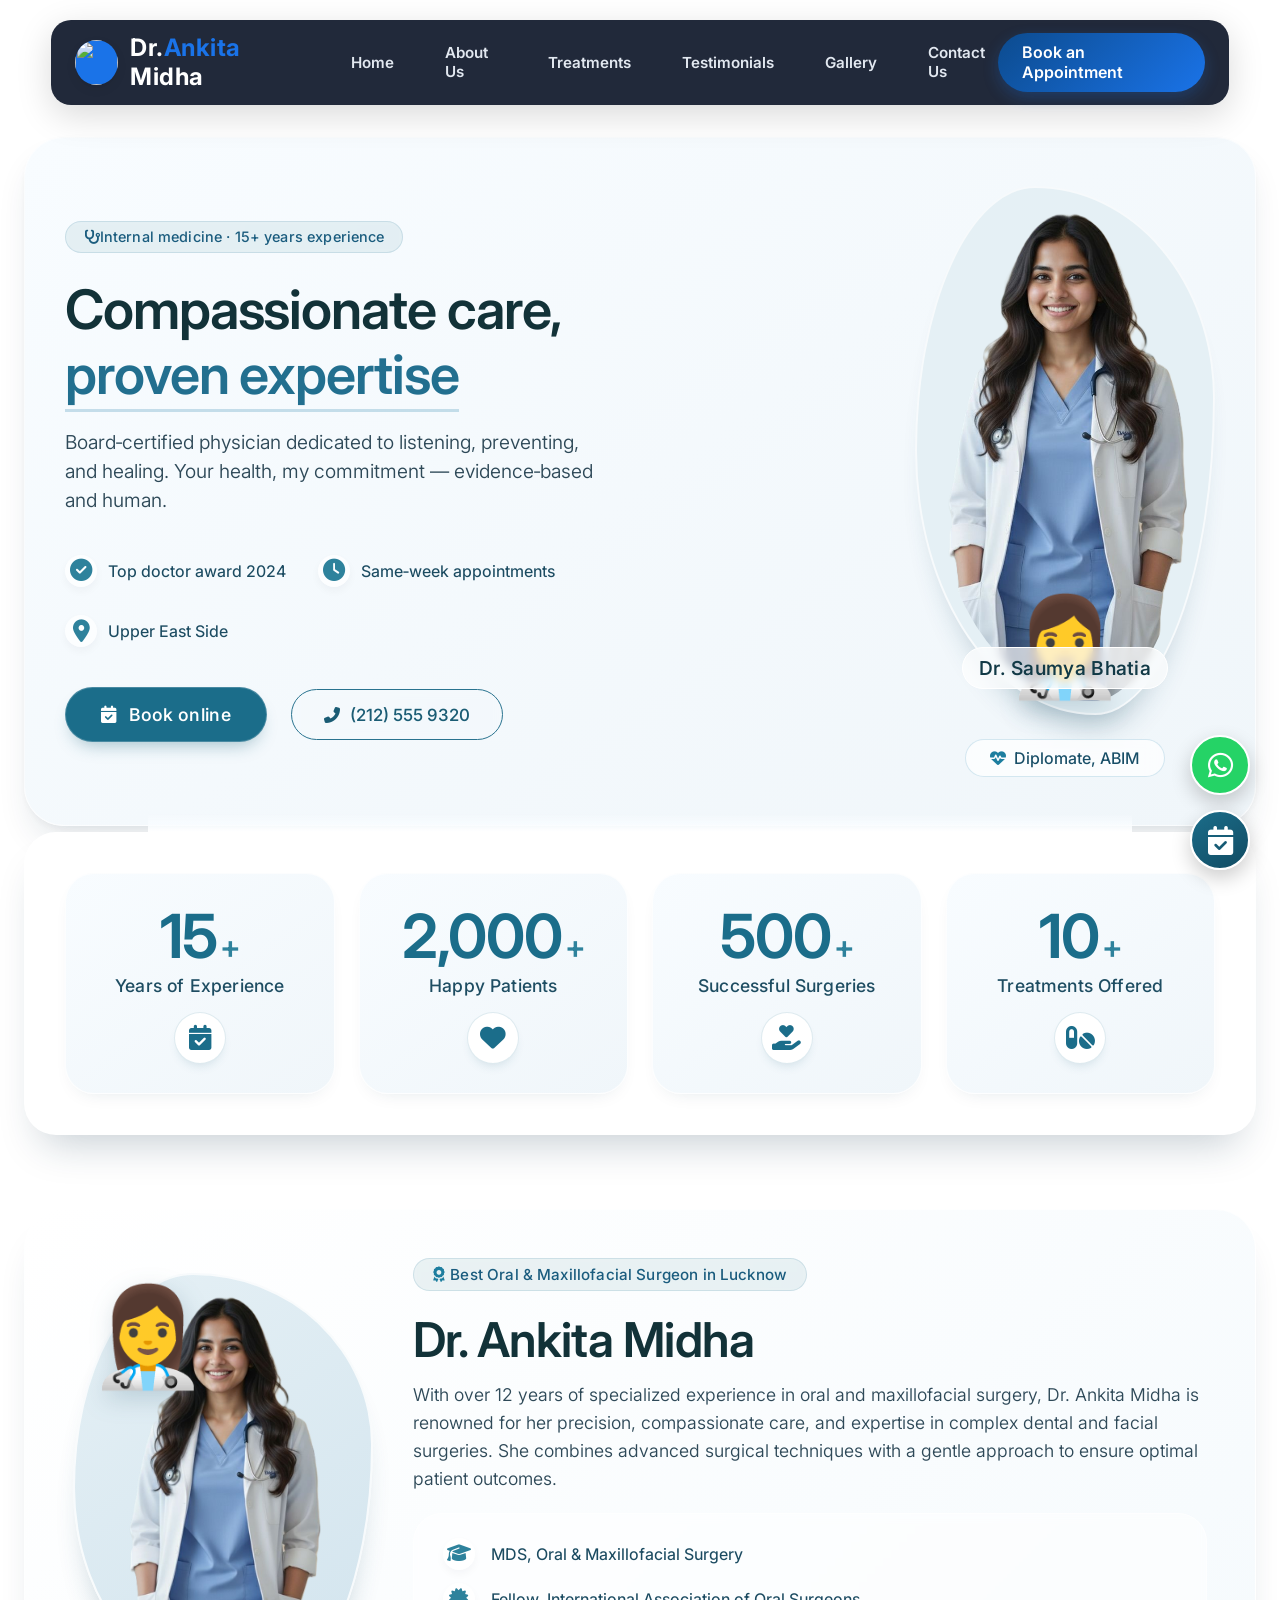
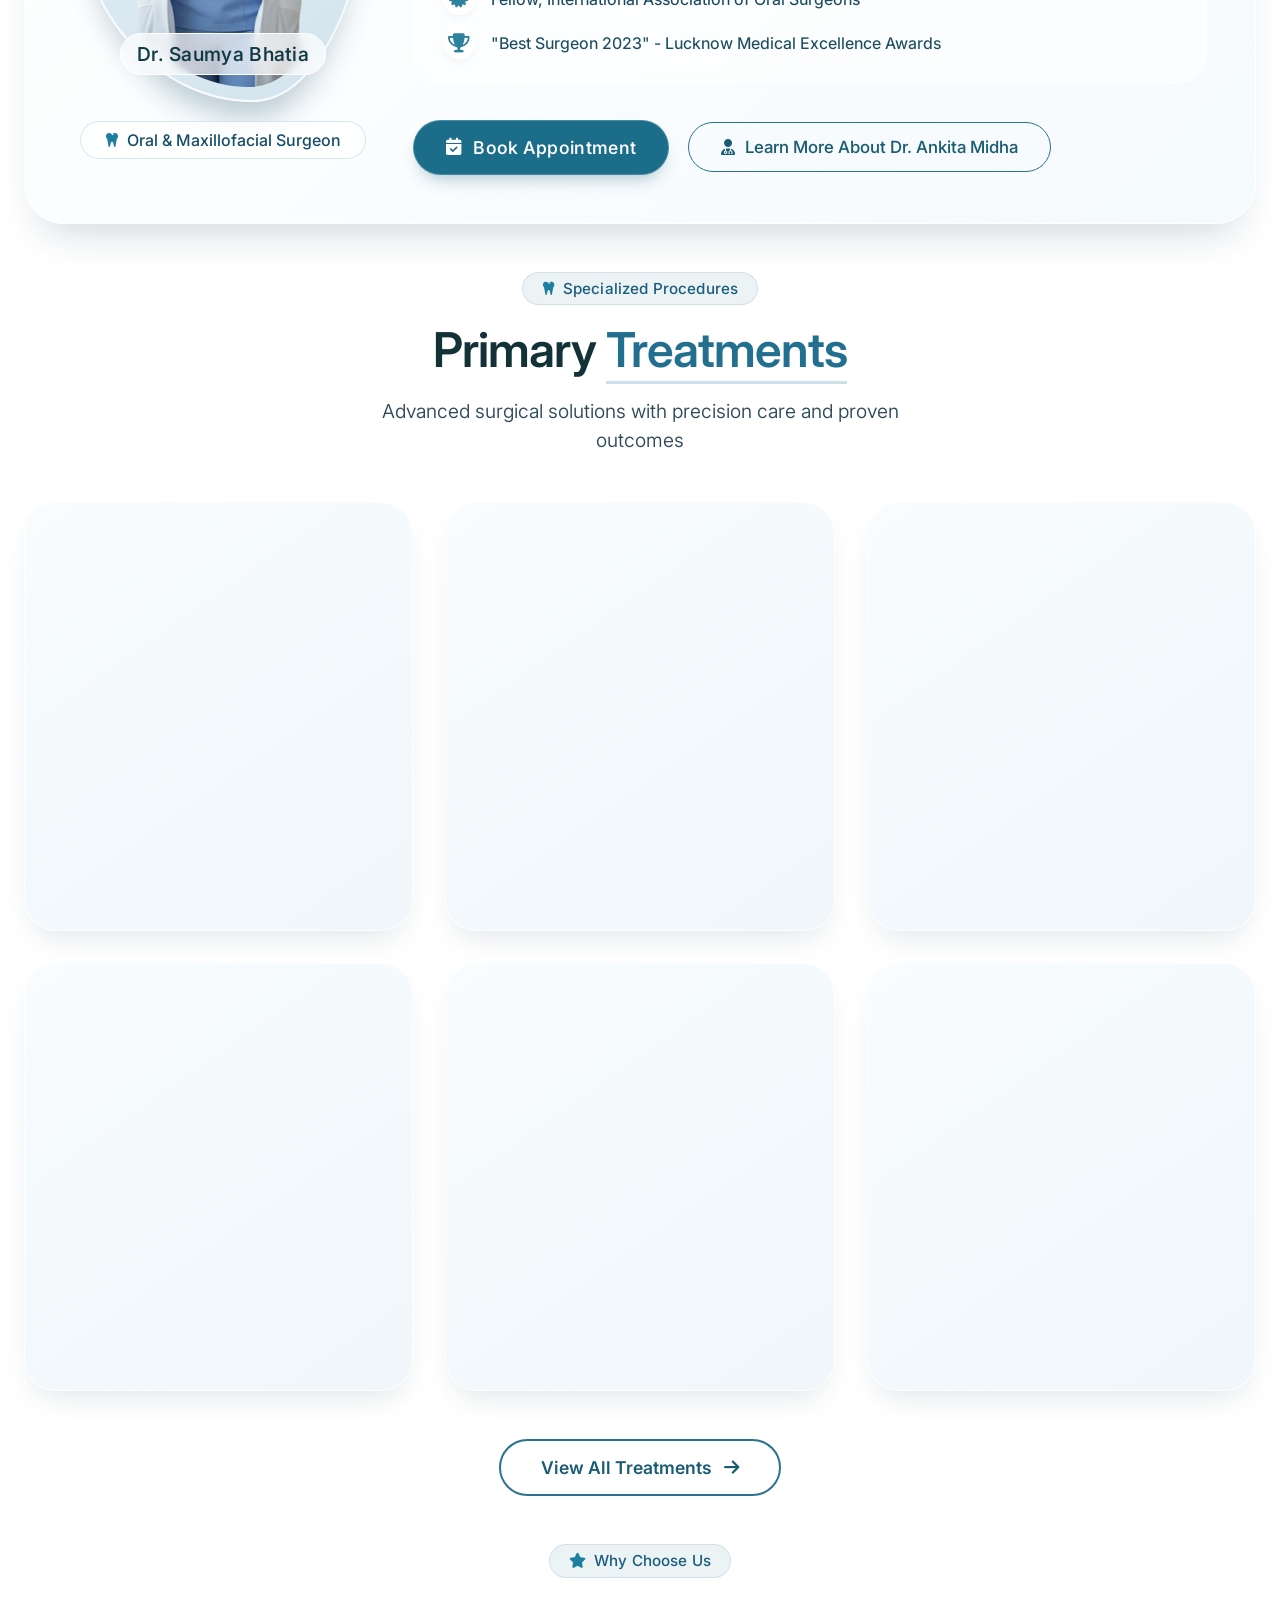
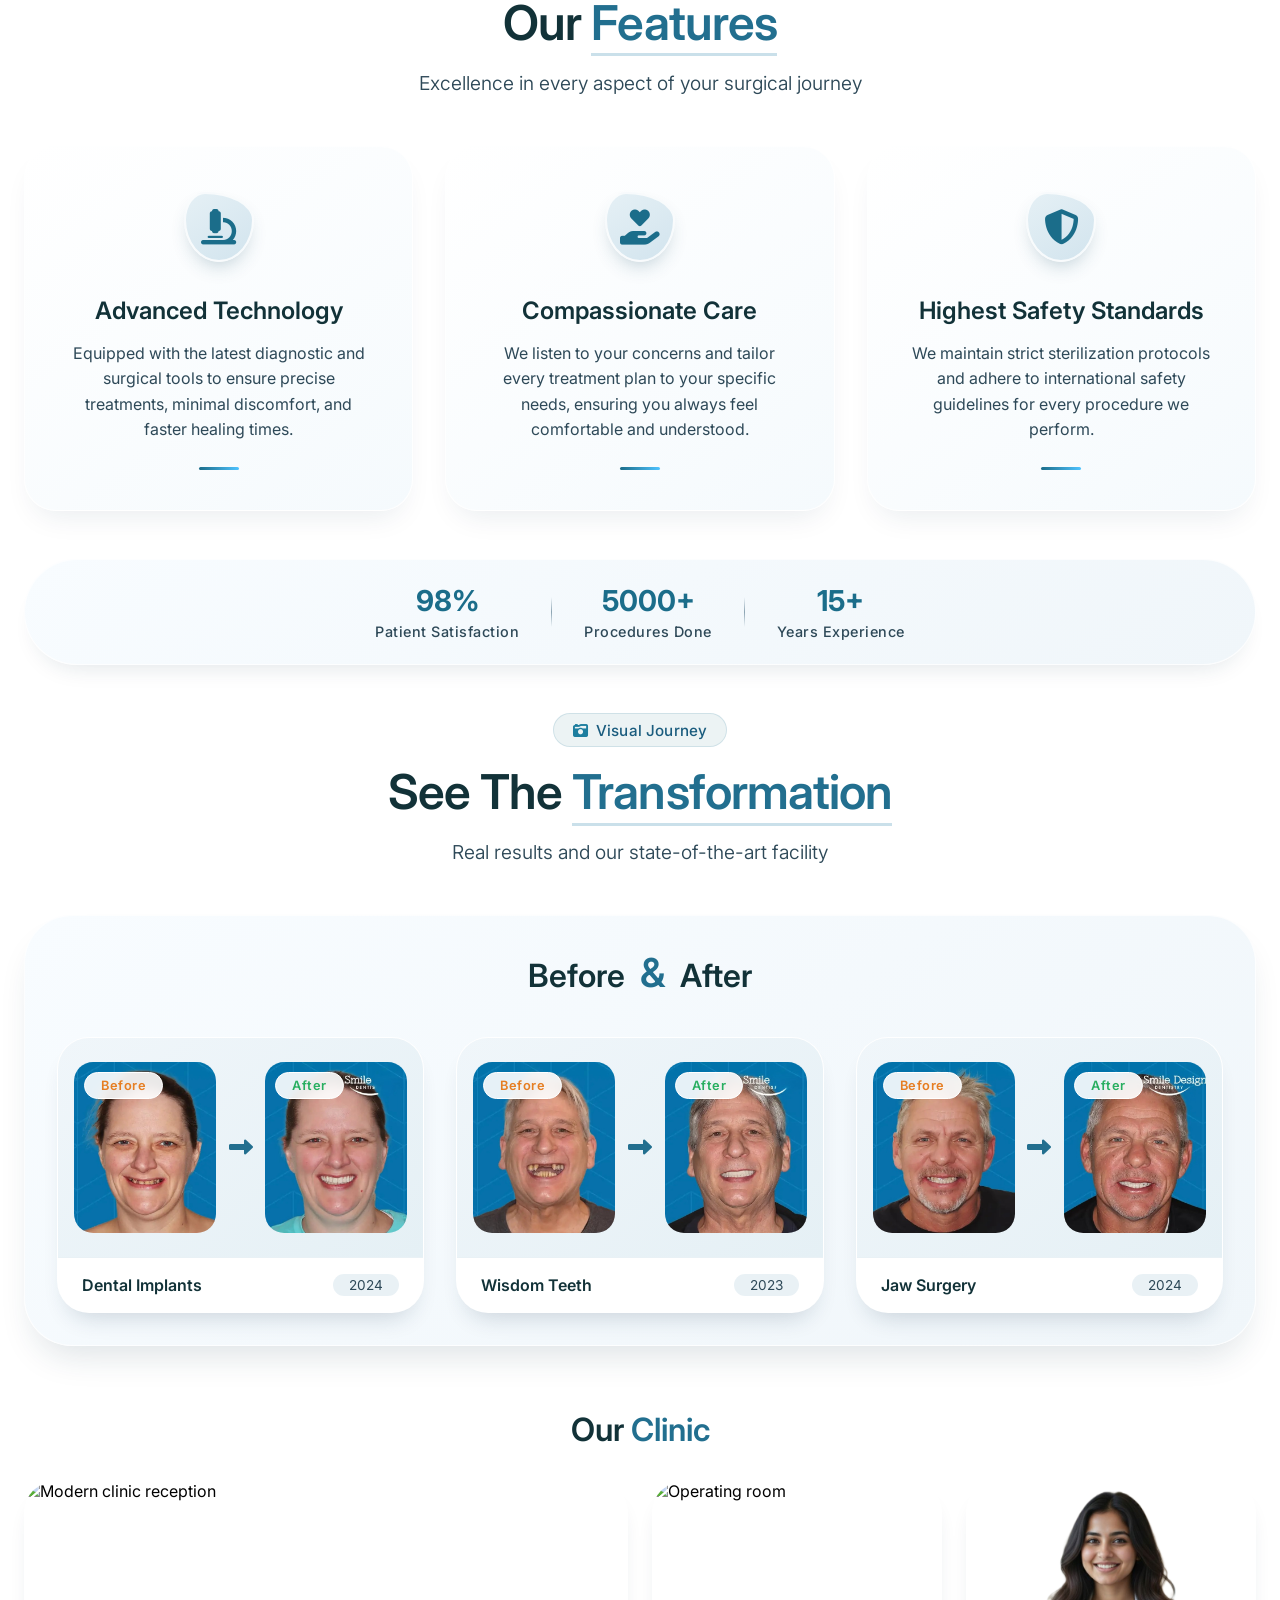
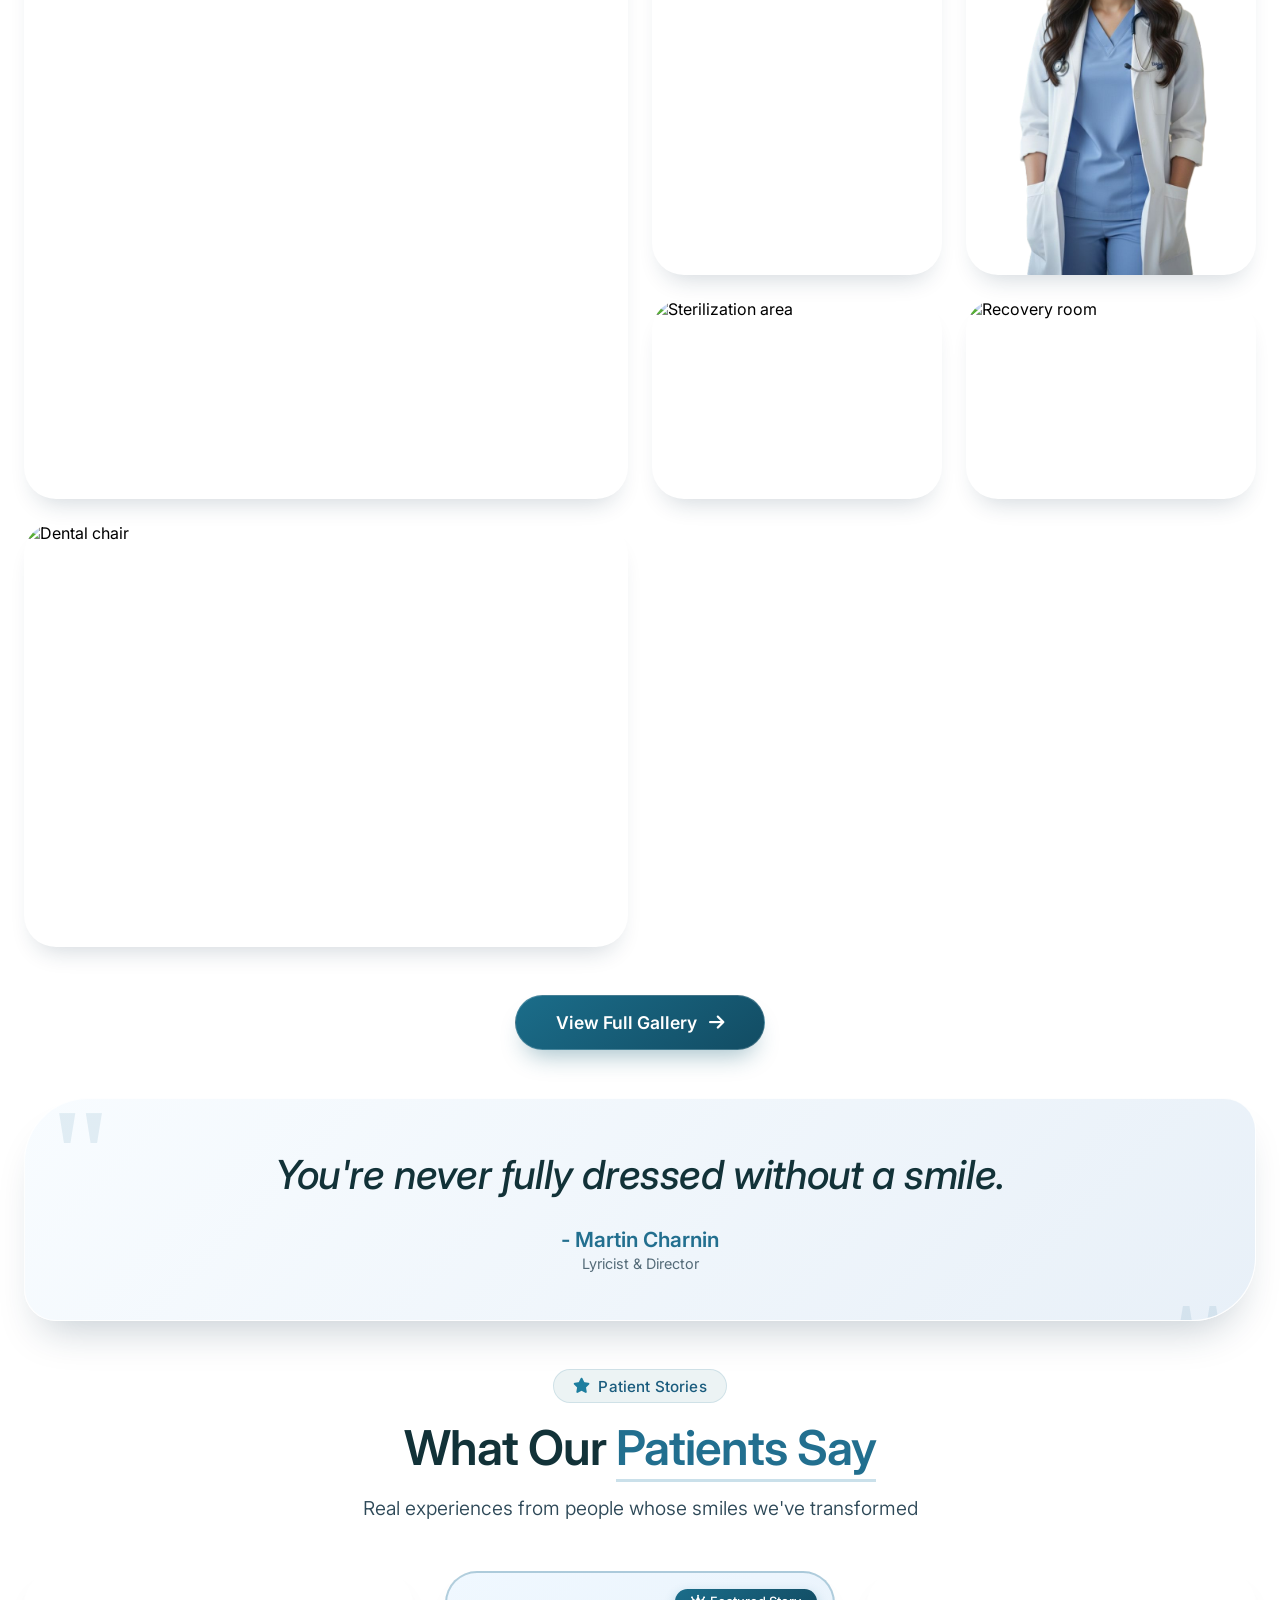
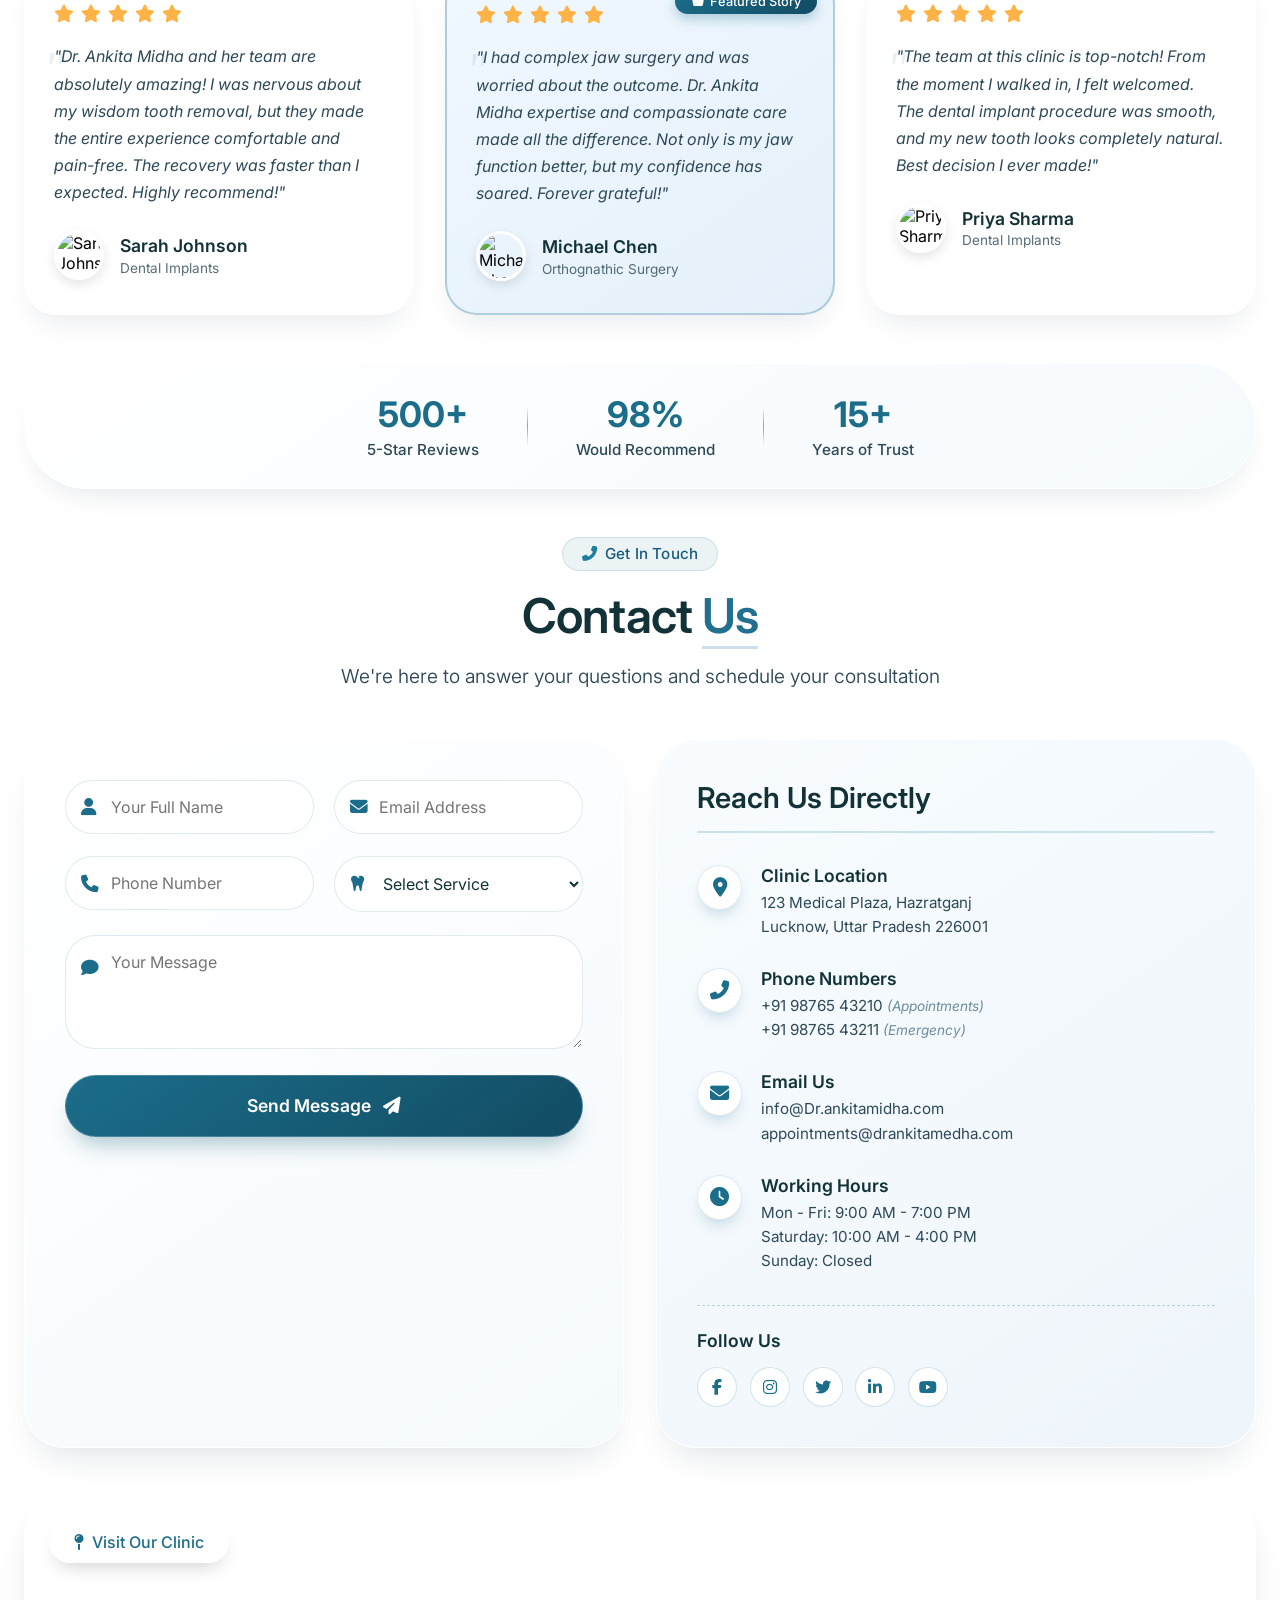
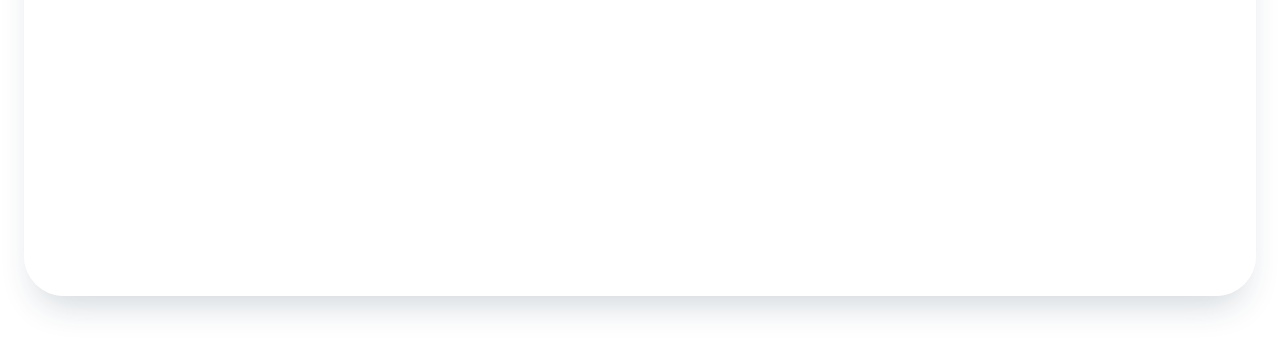
==== commit 71d34e54: "Update index.html" ====
--- a/index.html
+++ b/index.html
@@ -3,7 +3,7 @@
 <head>
   <meta charset="UTF-8">
   <meta name="viewport" content="width=device-width, initial-scale=1.0">
-  <title>Dr. Saumya Bhatia | Complete page with stats</title>
+  <title>Dr. Ankita Midha | Complete page with stats</title>
   <!-- External fonts & icons -->
   <link rel="preconnect" href="https://fonts.googleapis.com">
   <link rel="preconnect" href="https://fonts.gstatic.com" crossorigin>
@@ -274,7 +274,7 @@
     <div class="header-top">
         <a href="index.html" class="logo-container">
             <div class="logo-img-box"><img src="blur_edges.png"></div>
-            <div class="logo-text">Dr.<span>Bhatia</span> Clinic</div>
+            <div class="logo-text">Dr.<span>Ankita</span> Midha</div>
         </a>
 
         <!-- MENU ICON MUST BE HERE -->
@@ -309,7 +309,7 @@
   </div>
       <!-- HERO SECTION -->
   <div class="hero-wrapper">
-    <section class="doctor-hero" aria-label="Dr Elena Vasquez animated hero">
+    <section class="doctor-hero" aria-label="Dr. Ankita Midha animated hero">
       <div class="hero-text">
         <div class="hero-badge">
           <i class="fas fa-stethoscope"></i> 
@@ -347,7 +347,7 @@
 
       <div class="hero-visual">
         <div class="image-frame">
-          <div class="doctor-img" role="img" aria-label="Dr Elena Vasquez portrait"></div>
+          <div class="doctor-img" role="img" aria-label="Dr. Ankita Midha portrait"></div>
         </div>
         <div class="specialty-tag">
           <i class="fas fa-heart-pulse"></i>  Diplomate, ABIM
@@ -401,7 +401,7 @@
       <!-- Left side - Image -->
       <div class="about-image-wrapper">
         <div class="about-image-frame">
-          <div class="about-doctor-img" role="img" aria-label="Dr. Saumya Bhatia - Oral & Maxillofacial Surgeon"></div>
+          <div class="about-doctor-img" role="img" aria-label="Dr. Ankita Midha - Oral & Maxillofacial Surgeon"></div>
         </div>
         <div class="about-specialty-badge">
           <i class="fas fa-tooth"></i> Oral & Maxillofacial Surgeon
@@ -415,11 +415,11 @@
           <span>Best Oral & Maxillofacial Surgeon in Lucknow</span>
         </div>
         
-        <h2 class="about-title">Dr. Saumya Bhatia</h2>
+        <h2 class="about-title">Dr. Ankita Midha</h2>
         
         <p class="about-description">
           With over 12 years of specialized experience in oral and maxillofacial surgery, 
-          Dr. Saumya Bhatia is renowned for her precision, compassionate care, and 
+          Dr. Ankita Midha is renowned for her precision, compassionate care, and 
           expertise in complex dental and facial surgeries. She combines advanced 
           surgical techniques with a gentle approach to ensure optimal patient outcomes.
         </p>
@@ -444,7 +444,7 @@
             <i class="fas fa-calendar-check"></i> Book Appointment
           </a>
           <a href="#" class="about-btn-outline" role="button">
-            <i class="fas fa-user-md"></i> Learn More About Dr. Bhatia
+            <i class="fas fa-user-md"></i> Learn More About Dr. Ankita Midha
           </a>
         </div>
       </div>
@@ -881,7 +881,7 @@
           <i class="fas fa-star"></i>
         </div>
         <p class="testimonial-text">
-          "Dr. Bhatia and her team are absolutely amazing! I was nervous about my wisdom tooth removal, but they made the entire experience comfortable and pain-free. The recovery was faster than I expected. Highly recommend!"
+          "Dr. Ankita Midha and her team are absolutely amazing! I was nervous about my wisdom tooth removal, but they made the entire experience comfortable and pain-free. The recovery was faster than I expected. Highly recommend!"
         </p>
         <div class="testimonial-author">
           <div class="testimonial-avatar">
@@ -904,7 +904,7 @@
           <i class="fas fa-star"></i>
         </div>
         <p class="testimonial-text">
-          "I had complex jaw surgery and was worried about the outcome. Dr. Bhatia's expertise and compassionate care made all the difference. Not only is my jaw function better, but my confidence has soared. Forever grateful!"
+          "I had complex jaw surgery and was worried about the outcome. Dr. Ankita Midha expertise and compassionate care made all the difference. Not only is my jaw function better, but my confidence has soared. Forever grateful!"
         </p>
         <div class="testimonial-author">
           <div class="testimonial-avatar">
@@ -1047,8 +1047,8 @@
             </div>
             <div class="contact-info-content">
               <h4>Email Us</h4>
-              <p>info@drbhatiaclinic.com<br>
-              appointments@drbhatiaclinic.com</p>
+              <p>info@Dr.ankitamidha.com<br>
+              appointments@drankitamedha.com</p>
             </div>
           </div>
           
@@ -1132,4 +1132,4 @@
   <script src="doctor-hero.js"></script>
   <script src="stats.js"></script>
 </body>
-</html>+</html>
